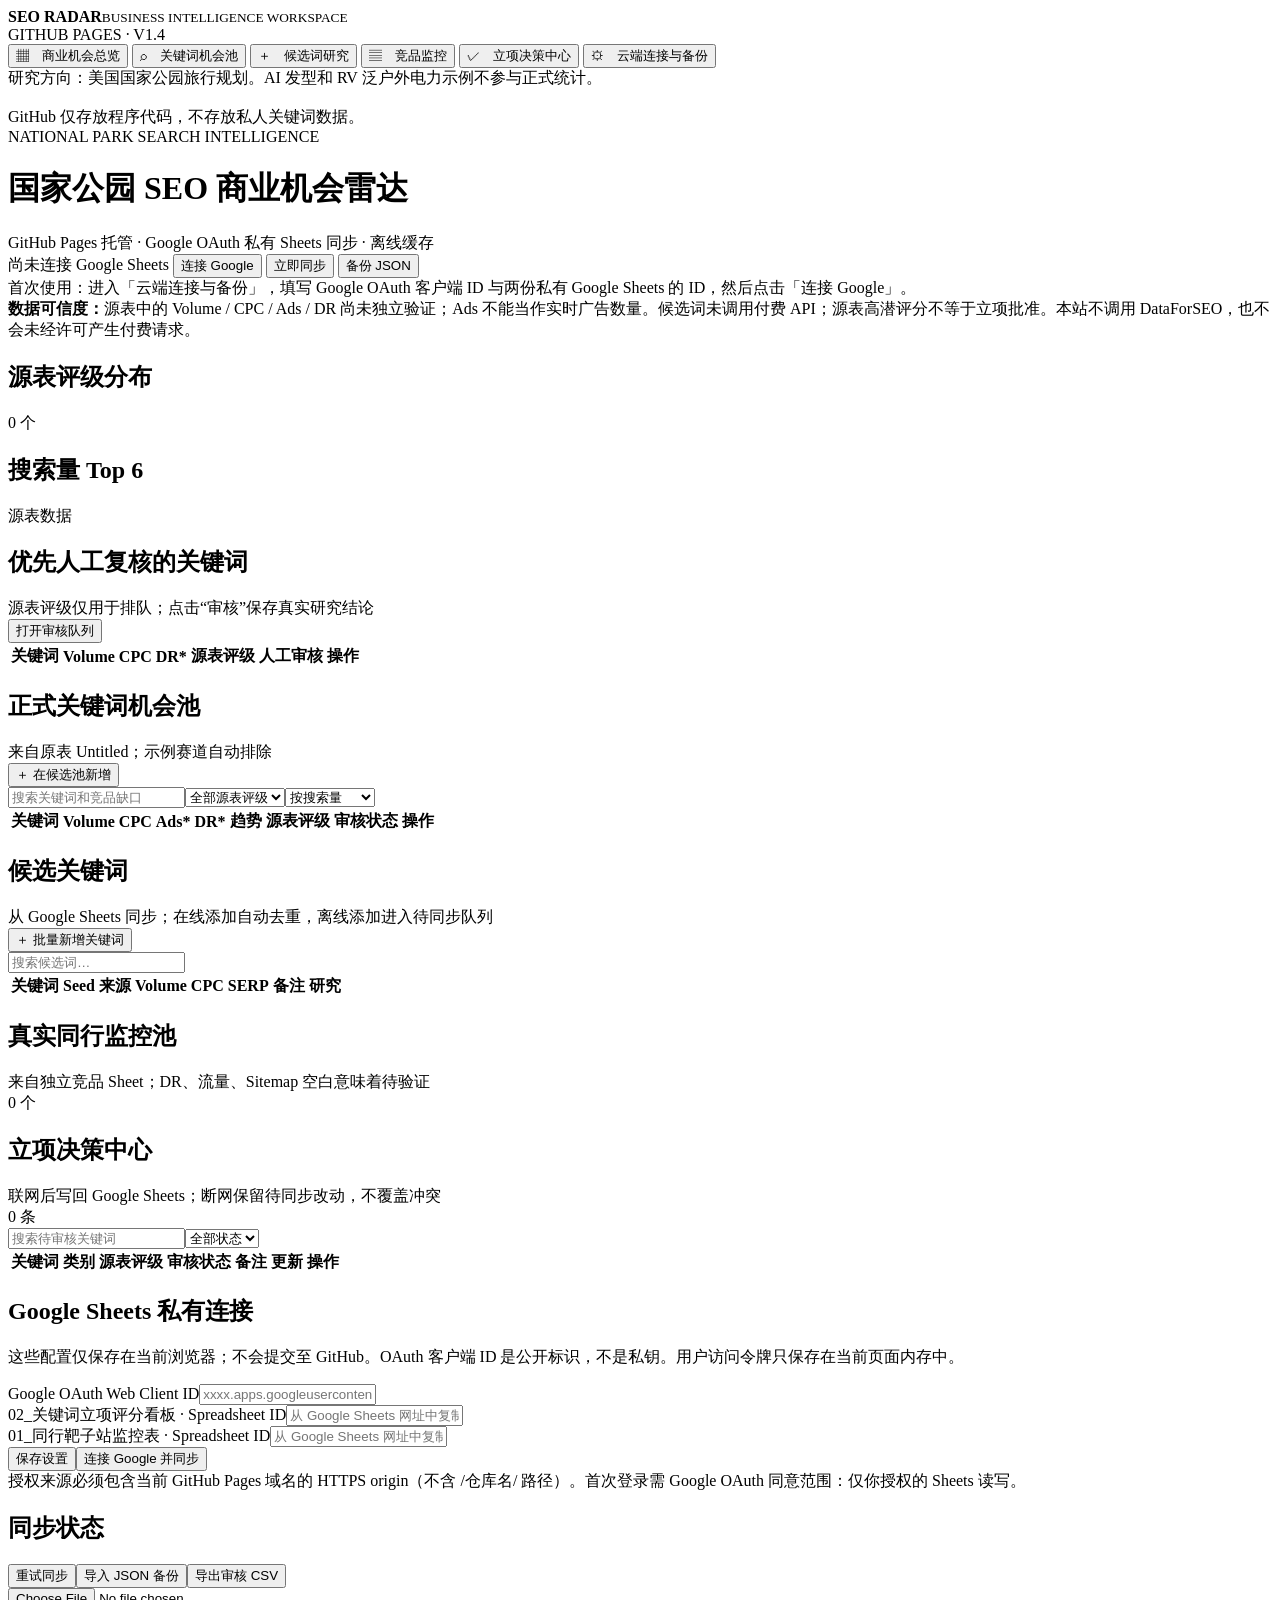
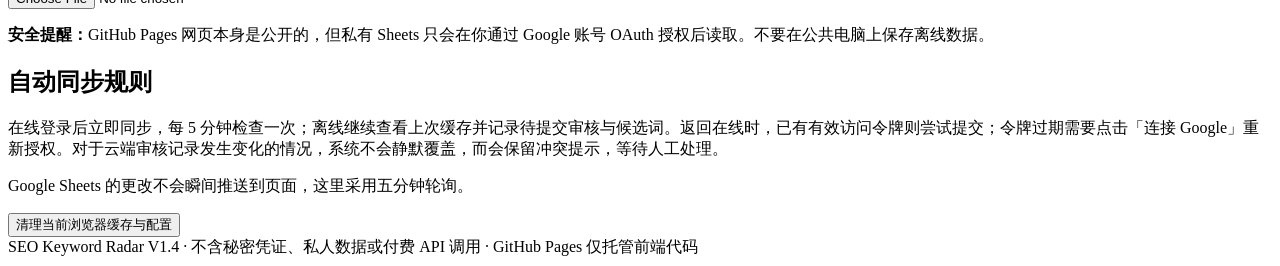
==== index.html @ 0c7adb9a "feat: add index.html to V1.4 Google Sheets dashboard" ====
<!doctype html>
<html lang="zh-CN">
<head>
  <meta charset="utf-8">
  <meta name="viewport" content="width=device-width, initial-scale=1">
  <meta name="referrer" content="strict-origin-when-cross-origin">
  <meta name="theme-color" content="#142642">
  <title>SEO Keyword Radar | 国家公园商业机会工作台</title>
  <link rel="stylesheet" href="./styles.css">
  <script src="https://accounts.google.com/gsi/client" async defer></script>
  <script src="./app.js" defer></script>
</head>
<body>
<div class="app">
  <aside class="side">
    <div class="brand"><strong>SEO RADAR</strong><small>BUSINESS INTELLIGENCE WORKSPACE</small><br><span class="offline-pill">GITHUB PAGES · V1.4</span></div>
    <nav class="nav" aria-label="主导航">
      <button class="active" data-view="overview">▦　商业机会总览</button>
      <button data-view="keywords">⌕　关键词机会池</button>
      <button data-view="candidates">＋　候选词研究</button>
      <button data-view="competitors">▤　竞品监控</button>
      <button data-view="reviews">✓　立项决策中心</button>
      <button data-view="settings">⚙　云端连接与备份</button>
    </nav>
    <div class="side-note">研究方向：美国国家公园旅行规划。AI 发型和 RV 泛户外电力示例不参与正式统计。<br><br>GitHub 仅存放程序代码，不存放私人关键词数据。</div>
  </aside>
  <main class="main">
    <header class="top">
      <div><div class="eyebrow">NATIONAL PARK SEARCH INTELLIGENCE</div><h1>国家公园 SEO 商业机会雷达</h1><div class="sub">GitHub Pages 托管 · Google OAuth 私有 Sheets 同步 · 离线缓存</div></div>
      <div class="top-actions">
        <span class="status waiting" id="status" role="status" aria-live="polite">尚未连接 Google Sheets</span>
        <button class="connect-btn" id="connectBtn">连接 Google</button>
        <button class="secondary" id="syncBtn">立即同步</button>
        <button class="secondary" id="backupBtn">备份 JSON</button>
      </div>
    </header>
    <div class="banner-info" id="infoBanner">首次使用：进入「云端连接与备份」，填写 Google OAuth 客户端 ID 与两份私有 Google Sheets 的 ID，然后点击「连接 Google」。</div>
    <div class="notice"><b>数据可信度：</b>源表中的 Volume / CPC / Ads / DR 尚未独立验证；Ads 不能当作实时广告数量。候选词未调用付费 API；源表高潜评分不等于立项批准。本站不调用 DataForSEO，也不会未经许可产生付费请求。</div>
    <div class="kpis" id="kpis"></div>

    <section class="view active" id="view-overview">
      <div class="grid2">
        <div class="panel"><div class="panel-head"><h2>源表评级分布</h2><span class="pill" id="ratingTotal">0 个</span></div><div class="barlist" id="ratingBars"></div></div>
        <div class="panel"><div class="panel-head"><h2>搜索量 Top 6</h2><span class="pill">源表数据</span></div><div class="barlist" id="topBars"></div></div>
      </div>
      <div class="panel"><div class="panel-head"><div><h2>优先人工复核的关键词</h2><div class="muted">源表评级仅用于排队；点击“审核”保存真实研究结论</div></div><button class="secondary" data-go="reviews">打开审核队列</button></div><div class="tablewrap"><table><thead><tr><th>关键词</th><th>Volume</th><th>CPC</th><th>DR*</th><th>源表评级</th><th>人工审核</th><th>操作</th></tr></thead><tbody id="priorityRows"></tbody></table></div></div>
    </section>

    <section class="view" id="view-keywords">
      <div class="panel"><div class="panel-head"><div><h2>正式关键词机会池</h2><div class="muted">来自原表 Untitled；示例赛道自动排除</div></div><button data-go="candidates">＋ 在候选池新增</button></div>
        <div class="toolbar"><input id="kwSearch" placeholder="搜索关键词和竞品缺口" aria-label="关键词搜索"><select id="kwRating"><option value="">全部源表评级</option><option value="high">高潜</option><option value="reject">放弃</option><option value="other">其他</option></select><select id="kwSort"><option value="volume">按搜索量</option><option value="cpc">按 CPC</option><option value="dr">按 DR 升序</option><option value="az">关键词 A–Z</option></select></div>
        <div class="tablewrap"><table><thead><tr><th>关键词</th><th>Volume</th><th>CPC</th><th>Ads*</th><th>DR*</th><th>趋势</th><th>源表评级</th><th>审核状态</th><th>操作</th></tr></thead><tbody id="keywordRows"></tbody></table></div>
      </div>
    </section>

    <section class="view" id="view-candidates">
      <div class="panel"><div class="panel-head"><div><h2>候选关键词</h2><div class="muted">从 Google Sheets 同步；在线添加自动去重，离线添加进入待同步队列</div></div><button id="addCandidateBtn">＋ 批量新增关键词</button></div><div class="toolbar"><input id="candidateSearch" placeholder="搜索候选词…" aria-label="候选词搜索"></div><div class="tablewrap"><table><thead><tr><th>关键词</th><th>Seed</th><th>来源</th><th>Volume</th><th>CPC</th><th>SERP</th><th>备注</th><th>研究</th></tr></thead><tbody id="candidateRows"></tbody></table></div></div>
    </section>

    <section class="view" id="view-competitors">
      <div class="panel"><div class="panel-head"><div><h2>真实同行监控池</h2><div class="muted">来自独立竞品 Sheet；DR、流量、Sitemap 空白意味着待验证</div></div><span class="pill" id="competitorTotal">0 个</span></div><div class="competitor-grid" id="competitorCards"></div></div>
    </section>

    <section class="view" id="view-reviews">
      <div class="panel"><div class="panel-head"><div><h2>立项决策中心</h2><div class="muted">联网后写回 Google Sheets；断网保留待同步改动，不覆盖冲突</div></div><span class="pill" id="reviewCount">0 条</span></div><div class="toolbar"><input id="reviewSearch" placeholder="搜索待审核关键词" aria-label="搜索审核关键词"><select id="reviewFilter"><option value="">全部状态</option><option>待验证</option><option>研究中</option><option>已核验</option><option>批准立项</option><option>补充资料</option><option>不立项</option></select></div><div class="tablewrap"><table><thead><tr><th>关键词</th><th>类别</th><th>源表评级</th><th>审核状态</th><th>备注</th><th>更新</th><th>操作</th></tr></thead><tbody id="reviewRows"></tbody></table></div></div>
    </section>

    <section class="view" id="view-settings">
      <div class="grid2">
        <div class="panel"><h2>Google Sheets 私有连接</h2><p class="head-hint">这些配置仅保存在当前浏览器；不会提交至 GitHub。OAuth 客户端 ID 是公开标识，不是私钥。用户访问令牌只保存在当前页面内存中。</p>
          <div class="settings-grid">
            <div class="field full"><label for="oauthClient">Google OAuth Web Client ID</label><input id="oauthClient" placeholder="xxxx.apps.googleusercontent.com" autocomplete="off"></div>
            <div class="field full"><label for="keywordSheet">02_关键词立项评分看板 · Spreadsheet ID</label><input id="keywordSheet" placeholder="从 Google Sheets 网址中复制 /d/ 后面的 ID" autocomplete="off"></div>
            <div class="field full"><label for="competitorSheet">01_同行靶子站监控表 · Spreadsheet ID</label><input id="competitorSheet" placeholder="从 Google Sheets 网址中复制 /d/ 后面的 ID" autocomplete="off"></div>
          </div>
          <div class="actions" style="justify-content:flex-start"><button id="saveSettingsBtn">保存设置</button><button class="secondary" id="connectSettingsBtn">连接 Google 并同步</button></div>
          <div class="status-note">授权来源必须包含当前 GitHub Pages 域名的 HTTPS origin（不含 /仓库名/ 路径）。首次登录需 Google OAuth 同意范围：仅你授权的 Sheets 读写。</div>
        </div>
        <div class="panel"><h2>同步状态</h2><div id="syncInfo" class="muted" style="margin-top:10px;line-height:1.9"></div><div class="actions" style="justify-content:flex-start;margin-top:12px"><button class="secondary" id="retryBtn">重试同步</button><button class="secondary" id="importBackupBtn">导入 JSON 备份</button><button class="secondary" id="exportReviewsBtn">导出审核 CSV</button></div><input class="hidden" type="file" id="backupFile" accept=".json,application/json"><p class="head-hint"><b>安全提醒：</b>GitHub Pages 网页本身是公开的，但私有 Sheets 只会在你通过 Google 账号 OAuth 授权后读取。不要在公共电脑上保存离线数据。</p></div>
      </div>
      <div class="panel"><h2>自动同步规则</h2><div class="head-hint">在线登录后立即同步，每 5 分钟检查一次；离线继续查看上次缓存并记录待提交审核与候选词。返回在线时，已有有效访问令牌则尝试提交；令牌过期需要点击「连接 Google」重新授权。对于云端审核记录发生变化的情况，系统不会静默覆盖，而会保留冲突提示，等待人工处理。</div><p class="warning-line">Google Sheets 的更改不会瞬间推送到页面，这里采用五分钟轮询。</p><button class="danger" id="clearCacheBtn">清理当前浏览器缓存与配置</button></div>
    </section>
    <div class="foot">SEO Keyword Radar V1.4 · 不含秘密凭证、私人数据或付费 API 调用 · GitHub Pages 仅托管前端代码</div>
  </main>
</div>

<dialog id="addCandidateDialog"><div class="modal-head"><h3>批量新增国家公园候选词</h3><button class="xbtn" data-close aria-label="关闭">×</button></div><div class="modal-body">
  <div class="field"><label for="newWords">英文关键词，每行一个（最多 100 个）</label><textarea id="newWords" rows="6" placeholder="national parks in january\nzion shuttle winter schedule"></textarea></div>
  <div class="field"><label for="newSeed">词根 Seed（可选）</label><input id="newSeed" placeholder="national park itinerary"></div>
  <div class="field"><label for="newUrl">来源 URL（可选）</label><input id="newUrl" placeholder="https://example.com/park-guide"></div>
  <div class="field"><label for="newNote">备注（可选）</label><textarea id="newNote" placeholder="需要核验的用户意图与竞争缺口"></textarea></div>
  <p class="mini">新增后立即保存在本地。联网且授权有效时提交 Google Sheets 候选池；不调用 DataForSEO。</p>
</div><div class="modal-foot"><button class="secondary" data-close>取消</button><button id="confirmAddBtn">保存并同步</button></div></dialog>

<dialog id="reviewDialog"><div class="modal-head"><h3>关键词审核</h3><button class="xbtn" data-close aria-label="关闭">×</button></div><div class="modal-body"><div id="reviewWord" style="font-weight:bold;font-size:15px"></div><div class="field"><label for="reviewState">人工审核状态</label><select id="reviewState"><option>待验证</option><option>研究中</option><option>已核验</option><option>批准立项</option><option>补充资料</option><option>不立项</option></select></div><div class="field"><label for="reviewNote">SERP、用户需求、商业变现路径、备注</label><textarea id="reviewNote"></textarea></div><div class="warning-line" id="reviewConflict" hidden></div><p class="mini">如发现云端记录被其他设备更新，将暂停覆盖并提示冲突。</p></div><div class="modal-foot"><button class="secondary" data-close>取消</button><button id="saveReviewBtn">保存审核</button></div></dialog>

<div id="toast" class="toast" role="status" aria-live="polite"></div>
</body>
</html>
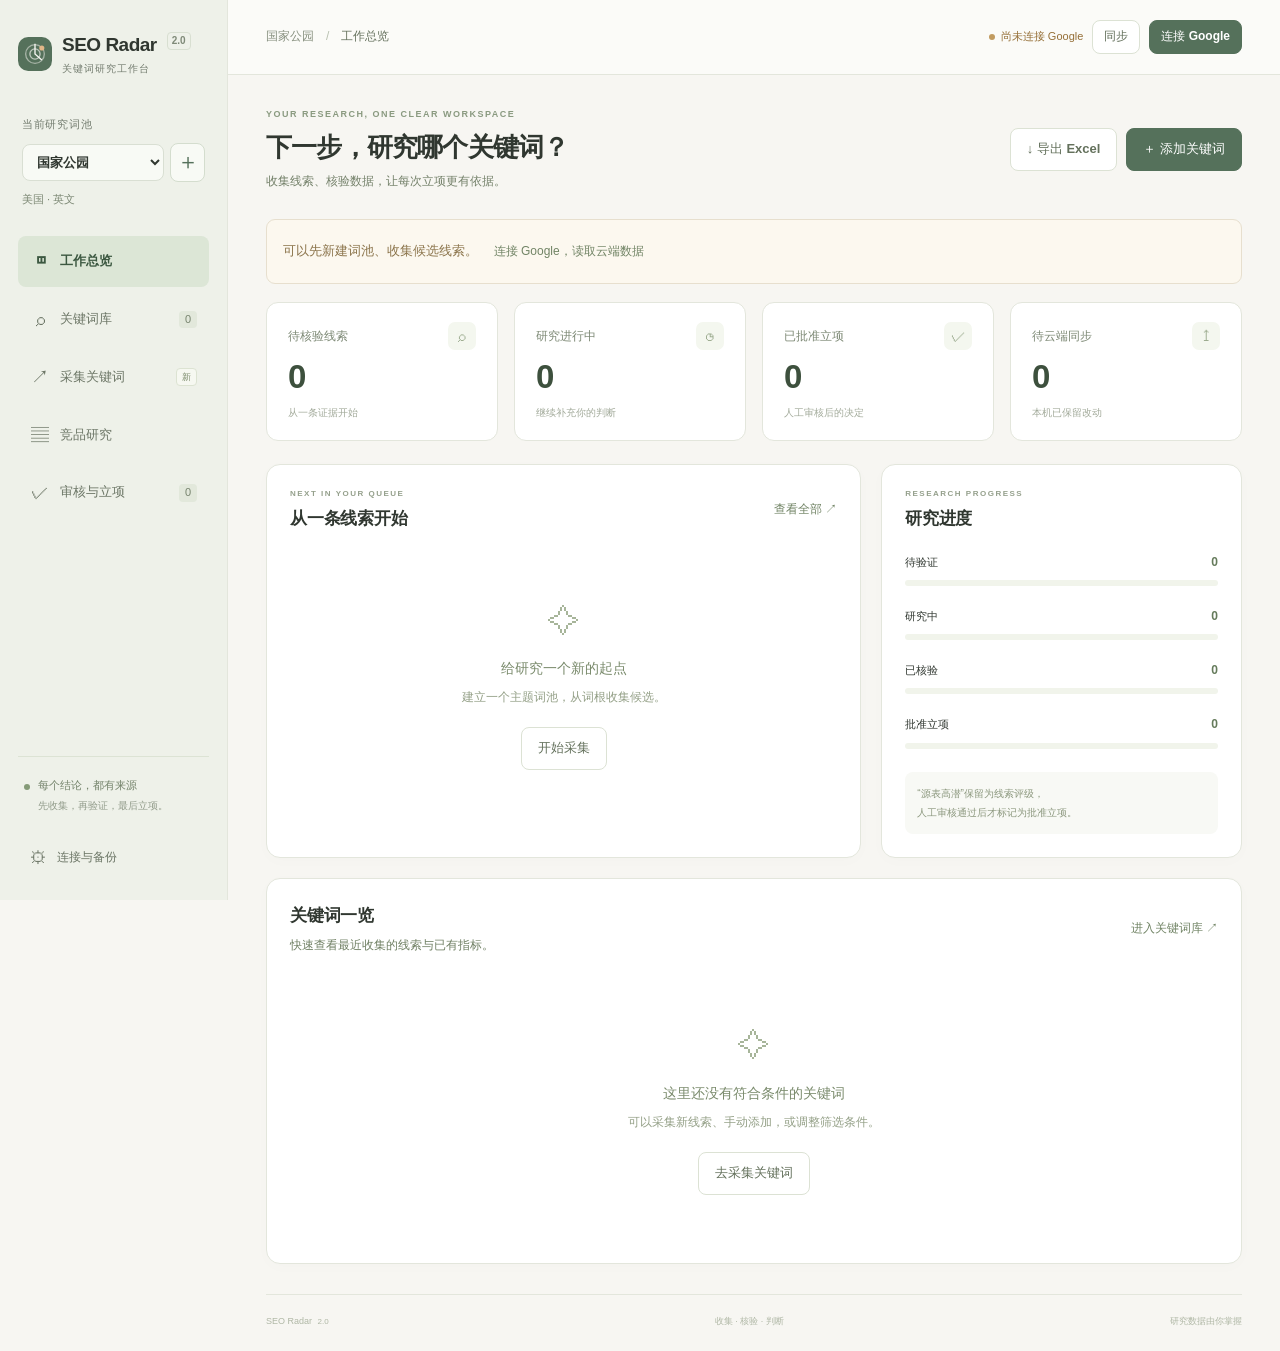
==== commit 617593e2: "feat: merge keyword collection, isolated pools, Excel exports and sage workspace" ====
--- a/index.html
+++ b/index.html
@@ -1,99 +1,26 @@
-<!doctype html>
-<html lang="zh-CN">
-<head>
-  <meta charset="utf-8">
-  <meta name="viewport" content="width=device-width, initial-scale=1">
-  <meta name="referrer" content="strict-origin-when-cross-origin">
-  <meta name="theme-color" content="#142642">
-  <title>SEO Keyword Radar | 国家公园商业机会工作台</title>
-  <link rel="stylesheet" href="./styles.css">
-  <script src="https://accounts.google.com/gsi/client" async defer></script>
-  <script src="./app.js" defer></script>
-</head>
-<body>
-<div class="app">
-  <aside class="side">
-    <div class="brand"><strong>SEO RADAR</strong><small>BUSINESS INTELLIGENCE WORKSPACE</small><br><span class="offline-pill">GITHUB PAGES · V1.4</span></div>
-    <nav class="nav" aria-label="主导航">
-      <button class="active" data-view="overview">▦　商业机会总览</button>
-      <button data-view="keywords">⌕　关键词机会池</button>
-      <button data-view="candidates">＋　候选词研究</button>
-      <button data-view="competitors">▤　竞品监控</button>
-      <button data-view="reviews">✓　立项决策中心</button>
-      <button data-view="settings">⚙　云端连接与备份</button>
-    </nav>
-    <div class="side-note">研究方向：美国国家公园旅行规划。AI 发型和 RV 泛户外电力示例不参与正式统计。<br><br>GitHub 仅存放程序代码，不存放私人关键词数据。</div>
-  </aside>
-  <main class="main">
-    <header class="top">
-      <div><div class="eyebrow">NATIONAL PARK SEARCH INTELLIGENCE</div><h1>国家公园 SEO 商业机会雷达</h1><div class="sub">GitHub Pages 托管 · Google OAuth 私有 Sheets 同步 · 离线缓存</div></div>
-      <div class="top-actions">
-        <span class="status waiting" id="status" role="status" aria-live="polite">尚未连接 Google Sheets</span>
-        <button class="connect-btn" id="connectBtn">连接 Google</button>
-        <button class="secondary" id="syncBtn">立即同步</button>
-        <button class="secondary" id="backupBtn">备份 JSON</button>
-      </div>
-    </header>
-    <div class="banner-info" id="infoBanner">首次使用：进入「云端连接与备份」，填写 Google OAuth 客户端 ID 与两份私有 Google Sheets 的 ID，然后点击「连接 Google」。</div>
-    <div class="notice"><b>数据可信度：</b>源表中的 Volume / CPC / Ads / DR 尚未独立验证；Ads 不能当作实时广告数量。候选词未调用付费 API；源表高潜评分不等于立项批准。本站不调用 DataForSEO，也不会未经许可产生付费请求。</div>
-    <div class="kpis" id="kpis"></div>
-
-    <section class="view active" id="view-overview">
-      <div class="grid2">
-        <div class="panel"><div class="panel-head"><h2>源表评级分布</h2><span class="pill" id="ratingTotal">0 个</span></div><div class="barlist" id="ratingBars"></div></div>
-        <div class="panel"><div class="panel-head"><h2>搜索量 Top 6</h2><span class="pill">源表数据</span></div><div class="barlist" id="topBars"></div></div>
-      </div>
-      <div class="panel"><div class="panel-head"><div><h2>优先人工复核的关键词</h2><div class="muted">源表评级仅用于排队；点击“审核”保存真实研究结论</div></div><button class="secondary" data-go="reviews">打开审核队列</button></div><div class="tablewrap"><table><thead><tr><th>关键词</th><th>Volume</th><th>CPC</th><th>DR*</th><th>源表评级</th><th>人工审核</th><th>操作</th></tr></thead><tbody id="priorityRows"></tbody></table></div></div>
-    </section>
-
-    <section class="view" id="view-keywords">
-      <div class="panel"><div class="panel-head"><div><h2>正式关键词机会池</h2><div class="muted">来自原表 Untitled；示例赛道自动排除</div></div><button data-go="candidates">＋ 在候选池新增</button></div>
-        <div class="toolbar"><input id="kwSearch" placeholder="搜索关键词和竞品缺口" aria-label="关键词搜索"><select id="kwRating"><option value="">全部源表评级</option><option value="high">高潜</option><option value="reject">放弃</option><option value="other">其他</option></select><select id="kwSort"><option value="volume">按搜索量</option><option value="cpc">按 CPC</option><option value="dr">按 DR 升序</option><option value="az">关键词 A–Z</option></select></div>
-        <div class="tablewrap"><table><thead><tr><th>关键词</th><th>Volume</th><th>CPC</th><th>Ads*</th><th>DR*</th><th>趋势</th><th>源表评级</th><th>审核状态</th><th>操作</th></tr></thead><tbody id="keywordRows"></tbody></table></div>
-      </div>
-    </section>
-
-    <section class="view" id="view-candidates">
-      <div class="panel"><div class="panel-head"><div><h2>候选关键词</h2><div class="muted">从 Google Sheets 同步；在线添加自动去重，离线添加进入待同步队列</div></div><button id="addCandidateBtn">＋ 批量新增关键词</button></div><div class="toolbar"><input id="candidateSearch" placeholder="搜索候选词…" aria-label="候选词搜索"></div><div class="tablewrap"><table><thead><tr><th>关键词</th><th>Seed</th><th>来源</th><th>Volume</th><th>CPC</th><th>SERP</th><th>备注</th><th>研究</th></tr></thead><tbody id="candidateRows"></tbody></table></div></div>
-    </section>
-
-    <section class="view" id="view-competitors">
-      <div class="panel"><div class="panel-head"><div><h2>真实同行监控池</h2><div class="muted">来自独立竞品 Sheet；DR、流量、Sitemap 空白意味着待验证</div></div><span class="pill" id="competitorTotal">0 个</span></div><div class="competitor-grid" id="competitorCards"></div></div>
-    </section>
-
-    <section class="view" id="view-reviews">
-      <div class="panel"><div class="panel-head"><div><h2>立项决策中心</h2><div class="muted">联网后写回 Google Sheets；断网保留待同步改动，不覆盖冲突</div></div><span class="pill" id="reviewCount">0 条</span></div><div class="toolbar"><input id="reviewSearch" placeholder="搜索待审核关键词" aria-label="搜索审核关键词"><select id="reviewFilter"><option value="">全部状态</option><option>待验证</option><option>研究中</option><option>已核验</option><option>批准立项</option><option>补充资料</option><option>不立项</option></select></div><div class="tablewrap"><table><thead><tr><th>关键词</th><th>类别</th><th>源表评级</th><th>审核状态</th><th>备注</th><th>更新</th><th>操作</th></tr></thead><tbody id="reviewRows"></tbody></table></div></div>
-    </section>
-
-    <section class="view" id="view-settings">
-      <div class="grid2">
-        <div class="panel"><h2>Google Sheets 私有连接</h2><p class="head-hint">这些配置仅保存在当前浏览器；不会提交至 GitHub。OAuth 客户端 ID 是公开标识，不是私钥。用户访问令牌只保存在当前页面内存中。</p>
-          <div class="settings-grid">
-            <div class="field full"><label for="oauthClient">Google OAuth Web Client ID</label><input id="oauthClient" placeholder="xxxx.apps.googleusercontent.com" autocomplete="off"></div>
-            <div class="field full"><label for="keywordSheet">02_关键词立项评分看板 · Spreadsheet ID</label><input id="keywordSheet" placeholder="从 Google Sheets 网址中复制 /d/ 后面的 ID" autocomplete="off"></div>
-            <div class="field full"><label for="competitorSheet">01_同行靶子站监控表 · Spreadsheet ID</label><input id="competitorSheet" placeholder="从 Google Sheets 网址中复制 /d/ 后面的 ID" autocomplete="off"></div>
-          </div>
-          <div class="actions" style="justify-content:flex-start"><button id="saveSettingsBtn">保存设置</button><button class="secondary" id="connectSettingsBtn">连接 Google 并同步</button></div>
-          <div class="status-note">授权来源必须包含当前 GitHub Pages 域名的 HTTPS origin（不含 /仓库名/ 路径）。首次登录需 Google OAuth 同意范围：仅你授权的 Sheets 读写。</div>
-        </div>
-        <div class="panel"><h2>同步状态</h2><div id="syncInfo" class="muted" style="margin-top:10px;line-height:1.9"></div><div class="actions" style="justify-content:flex-start;margin-top:12px"><button class="secondary" id="retryBtn">重试同步</button><button class="secondary" id="importBackupBtn">导入 JSON 备份</button><button class="secondary" id="exportReviewsBtn">导出审核 CSV</button></div><input class="hidden" type="file" id="backupFile" accept=".json,application/json"><p class="head-hint"><b>安全提醒：</b>GitHub Pages 网页本身是公开的，但私有 Sheets 只会在你通过 Google 账号 OAuth 授权后读取。不要在公共电脑上保存离线数据。</p></div>
-      </div>
-      <div class="panel"><h2>自动同步规则</h2><div class="head-hint">在线登录后立即同步，每 5 分钟检查一次；离线继续查看上次缓存并记录待提交审核与候选词。返回在线时，已有有效访问令牌则尝试提交；令牌过期需要点击「连接 Google」重新授权。对于云端审核记录发生变化的情况，系统不会静默覆盖，而会保留冲突提示，等待人工处理。</div><p class="warning-line">Google Sheets 的更改不会瞬间推送到页面，这里采用五分钟轮询。</p><button class="danger" id="clearCacheBtn">清理当前浏览器缓存与配置</button></div>
-    </section>
-    <div class="foot">SEO Keyword Radar V1.4 · 不含秘密凭证、私人数据或付费 API 调用 · GitHub Pages 仅托管前端代码</div>
-  </main>
-</div>
-
-<dialog id="addCandidateDialog"><div class="modal-head"><h3>批量新增国家公园候选词</h3><button class="xbtn" data-close aria-label="关闭">×</button></div><div class="modal-body">
-  <div class="field"><label for="newWords">英文关键词，每行一个（最多 100 个）</label><textarea id="newWords" rows="6" placeholder="national parks in january\nzion shuttle winter schedule"></textarea></div>
-  <div class="field"><label for="newSeed">词根 Seed（可选）</label><input id="newSeed" placeholder="national park itinerary"></div>
-  <div class="field"><label for="newUrl">来源 URL（可选）</label><input id="newUrl" placeholder="https://example.com/park-guide"></div>
-  <div class="field"><label for="newNote">备注（可选）</label><textarea id="newNote" placeholder="需要核验的用户意图与竞争缺口"></textarea></div>
-  <p class="mini">新增后立即保存在本地。联网且授权有效时提交 Google Sheets 候选池；不调用 DataForSEO。</p>
-</div><div class="modal-foot"><button class="secondary" data-close>取消</button><button id="confirmAddBtn">保存并同步</button></div></dialog>
-
-<dialog id="reviewDialog"><div class="modal-head"><h3>关键词审核</h3><button class="xbtn" data-close aria-label="关闭">×</button></div><div class="modal-body"><div id="reviewWord" style="font-weight:bold;font-size:15px"></div><div class="field"><label for="reviewState">人工审核状态</label><select id="reviewState"><option>待验证</option><option>研究中</option><option>已核验</option><option>批准立项</option><option>补充资料</option><option>不立项</option></select></div><div class="field"><label for="reviewNote">SERP、用户需求、商业变现路径、备注</label><textarea id="reviewNote"></textarea></div><div class="warning-line" id="reviewConflict" hidden></div><p class="mini">如发现云端记录被其他设备更新，将暂停覆盖并提示冲突。</p></div><div class="modal-foot"><button class="secondary" data-close>取消</button><button id="saveReviewBtn">保存审核</button></div></dialog>
-
-<div id="toast" class="toast" role="status" aria-live="polite"></div>
-</body>
-</html>+<!doctype html><html lang="zh-CN"><head>
+<meta charset="utf-8"><meta name="viewport" content="width=device-width, initial-scale=1"><meta name="referrer" content="strict-origin-when-cross-origin"><meta name="theme-color" content="#55715b"><title>SEO Radar · 关键词研究工作台</title>
+<link rel="icon" href="./radar.svg" type="image/svg+xml"><link rel="stylesheet" href="./styles.css?v=2">
+<script src="https://accounts.google.com/gsi/client" async defer></script><script src="./radar-core.js?v=2" defer></script><script src="./radar-sheets.js?v=2" defer></script><script src="./xlsx-export.js?v=2" defer></script><script src="./app.js?v=2" defer></script>
+</head><body><a class="skip" href="#content">跳转到内容</a><div class="app">
+<aside class="sidebar" id="sidebar">
+<a class="brand" href="#overview" aria-label="SEO Radar 工作总览"><img src="./radar.svg" alt="" width="34" height="34"><span>SEO Radar<small>关键词研究工作台</small></span><span class="version">2.0</span></a>
+<div class="pool-picker"><label for="poolSelect">当前研究词池</label><div class="pool-select-row"><select id="poolSelect" aria-label="切换词池"></select><button class="icon-button" id="newPoolBtn" aria-label="新建词池" title="新建词池">＋</button></div><span id="poolMeta" class="pool-meta">美国 · 英文</span></div>
+<button class="mobile-toggle" id="menuBtn" aria-expanded="false" aria-controls="mainNav">浏览工作区 <span>☰</span></button>
+<nav class="nav" id="mainNav" aria-label="工作区导航"><button data-view="overview" class="active"><span class="nav-icon">◫</span>工作总览</button><button data-view="keywords"><span class="nav-icon">⌕</span>关键词库<span class="nav-count" id="keywordCount">0</span></button><button data-view="capture"><span class="nav-icon">↗</span>采集关键词<span class="new-pill">新</span></button><button data-view="competitors"><span class="nav-icon">▤</span>竞品研究</button><button data-view="reviews"><span class="nav-icon">✓</span>审核与立项<span class="nav-count" id="todoNav">0</span></button><button class="mobile-only" data-view="settings"><span class="nav-icon">⚙</span>连接与备份</button></nav>
+<div class="sidebar-bottom"><div class="research-note"><span class="tiny-dot"></span><div>每个结论，都有来源<small>先收集，再验证，最后立项。</small></div></div><button class="settings-nav" data-view="settings"><span>⚙</span>连接与备份</button></div>
+</aside><div class="workspace"><header class="topbar"><div class="breadcrumb"><span id="breadcrumbPool">国家公园</span><span class="slash">/</span><strong id="breadcrumbView">工作总览</strong></div><div class="topbar-actions"><span id="status" class="connection waiting" role="status" aria-live="polite">尚未连接</span><button class="button small secondary" id="syncBtn">同步</button><button class="button small" id="connectBtn">连接 Google</button></div></header>
+<main id="content" tabindex="-1"><div class="page-heading"><div><div class="eyebrow" id="pageEyebrow">YOUR RESEARCH, ONE CLEAR WORKSPACE</div><h1 id="pageTitle">下一步，研究哪个关键词？</h1><p id="pageSubtitle">收集线索、核验数据，让每次立项更有依据。</p></div><div class="page-actions"><button class="button secondary" id="exportBtn">↓ 导出 Excel</button><button class="button" id="addBtn">＋ 添加关键词</button></div></div>
+<div id="connectionBanner" class="message" hidden></div><div id="errorBanner" class="message error" role="alert" hidden></div>
+<section id="view-overview" class="view active" aria-label="工作总览"><div class="kpis" id="kpis"></div><div class="overview-grid"><div class="panel queue-panel"><div class="panel-heading"><div><div class="section-kicker">NEXT IN YOUR QUEUE</div><h2>从一条线索开始</h2></div><button class="text-button" data-go="reviews">查看全部 ↗</button></div><div id="nextQueue"></div></div><div class="panel progress-panel"><div class="section-kicker">RESEARCH PROGRESS</div><h2>研究进度</h2><div id="progressBars"></div><div class="soft-note">“源表高潜”保留为线索评级，<br>人工审核通过后才标记为批准立项。</div></div></div><div class="panel"><div class="panel-heading"><div><h2>关键词一览</h2><p class="helper">快速查看最近收集的线索与已有指标。</p></div><button class="text-button" data-go="keywords">进入关键词库 ↗</button></div><div id="overviewTable"></div></div></section>
+<section id="view-keywords" class="view" aria-label="关键词库"><div class="panel"><div class="panel-heading wrap"><div class="segmented" id="keywordTabs" aria-label="关键词分类"><button class="active" data-kind="all">全部 <span id="allTotal">0</span></button><button data-kind="candidate">候选词 <span id="candidateTotal">0</span></button><button data-kind="official">正式词 <span id="officialTotal">0</span></button></div><a id="sourceSheetLink" class="text-link" target="_blank" rel="noopener noreferrer" hidden>打开源表 ↗</a></div><div class="toolbar"><label class="search"><span aria-hidden="true">⌕</span><input id="keywordSearch" placeholder="搜索关键词、词根或备注" aria-label="搜索关键词"></label><select id="keywordState" aria-label="筛选审核状态"><option value="">全部审核状态</option></select><select id="keywordSort" aria-label="排序"><option value="recent">最近收集</option><option value="volume">搜索量从高到低</option><option value="cpc">CPC 从高到低</option><option value="az">关键词 A–Z</option></select></div><div id="keywordTable"></div><div class="table-footer"><span id="resultCount"></span><span>缺失指标显示“—”；待核验的源表值附有标识。</span></div></div></section>
+<section id="view-capture" class="view" aria-label="采集关键词"><div class="capture-layout"><div class="panel capture-form"><div class="section-kicker">DISCOVER YOUR NEXT IDEA</div><h2>输入词根，寻找更多线索</h2><p class="helper">采集 Google 联想建议；搜索量与 CPC 需另行查询或补充。</p><label class="field-label" for="captureSeeds">研究词根 <span>每行一个，最多 5 个</span></label><textarea id="captureSeeds" rows="4" placeholder="power bank&#10;portable charger&#10;laptop power bank"></textarea><div class="label-row"><label class="field-label" for="captureMods">扩展词缀</label><select id="modifierPreset" aria-label="选择词缀预设"><option value="product">产品研究</option><option value="travel">旅行主题</option><option value="letters">字母扩展</option><option value="custom">自定义</option></select></div><textarea id="captureMods" rows="3" placeholder="for travel, for laptop, usb c, review"></textarea><p class="field-help">用逗号或换行分隔，系统也会查询词根本身。每次最多 60 个查询。</p><div class="capture-destination" id="captureDestination"></div><div class="button-row"><button class="button" id="captureBtn">开始采集 ↗</button><button class="button secondary" id="cancelCaptureBtn" hidden>停止采集</button></div></div><div class="panel capture-results"><div class="panel-heading wrap"><div><h2>本次采集结果 <span class="count-pill" id="captureCount">0</span></h2><p class="helper" id="captureSummary">结果会先出现在这里，选中后再保存到候选池。</p></div><button class="button secondary small" id="exportCaptureBtn" disabled>导出本次结果</button></div><div class="capture-progress" id="captureProgress" hidden><progress id="captureProgressBar" max="1" value="0"></progress><span id="captureProgressText" role="status" aria-live="polite"></span></div><div class="capture-status" id="captureStatus" role="status" hidden></div><div class="capture-selection" id="captureSelection" hidden><label><input type="checkbox" id="captureSelectAll" checked> 全选新词</label><button class="button small" id="saveCaptureBtn">保存所选到候选池</button></div><div id="captureTable"><div class="empty-state"><div class="empty-icon">✧</div><h3>下一条好线索，从这里发现</h3><p>填写左侧词根，点击“开始采集”。</p></div></div></div></div></section>
+<section id="view-competitors" class="view" aria-label="竞品研究"><div class="panel"><div class="panel-heading"><div><h2>同行与参考页面</h2><p class="helper">记录实际页面、可验证的特点与研究备注。</p></div><button class="button secondary small" id="addRivalBtn">＋ 添加竞品</button></div><div id="competitorCards" class="competitor-grid"></div></div></section>
+<section id="view-reviews" class="view" aria-label="审核与立项"><div class="panel"><div class="panel-heading"><div><h2>把线索变成清楚的判断</h2><p class="helper">审核状态独立保存到当前词池；保存后可继续下一条。</p></div><span class="count-pill" id="reviewCount">0</span></div><div class="toolbar"><label class="search"><span aria-hidden="true">⌕</span><input id="reviewSearch" placeholder="搜索待审核关键词" aria-label="搜索待审核关键词"></label><select id="reviewFilter" aria-label="筛选审核队列"><option value="open">待处理</option><option value="">全部状态</option></select></div><div id="reviewTable"></div><div id="conflictList"></div></div></section>
+<section id="view-settings" class="view" aria-label="连接与备份"><div class="settings-layout"><form class="panel" id="settingsForm"><div class="section-kicker">YOUR PRIVATE WORKSPACE</div><h2>Google Sheets 连接</h2><p class="helper">连接已有表格。配置保存在当前浏览器，访问令牌只保存在本次页面内存。</p><label class="field-label" for="oauthClient">Google OAuth Web Client ID</label><input id="oauthClient" placeholder="xxxx.apps.googleusercontent.com" autocomplete="off" required><label class="field-label" for="keywordSheet">关键词表 Spreadsheet ID</label><input id="keywordSheet" placeholder="Google Sheets 网址 /d/ 后的 ID" autocomplete="off" required><label class="field-label" for="competitorSheet">国家公园竞品表 Spreadsheet ID</label><input id="competitorSheet" placeholder="已有独立竞品表的 ID" autocomplete="off" required><p class="field-help">新增词池的关键词、竞品、审核记录会各自建立在关键词表内。</p><div class="button-row"><button type="submit" class="button secondary">保存设置</button><button type="button" class="button" id="connectSettingsBtn">连接 Google 并同步</button></div><details class="help-details"><summary>首次配置说明</summary><p>OAuth 类型为 Web application；授权 JavaScript 来源填写当前网站的 HTTPS 域名，不带路径。在同一项目启用 Google Sheets API，并将自己的账号加入测试用户。</p><p>使用能编辑两份表格的 Google 账号。既有 V1.4 连接配置和本地待同步记录会自动沿用。</p></details></form><div><div class="panel"><h2>同步状态</h2><div id="syncInfo" class="sync-info"></div><button class="button secondary small" id="retryBtn">重新同步当前词池</button></div><div class="panel"><h2>备份与恢复</h2><p class="helper">Excel 用于查看、筛选和分享；JSON 保留本浏览器所有词池与待同步记录。</p><div class="backup-buttons"><button class="button secondary" id="backupBtn">导出 JSON 备份</button><button class="button secondary" id="importBackupBtn">恢复 JSON 备份</button></div><input type="file" id="backupFile" accept=".json,application/json" hidden><p class="field-help">备份包含研究数据，不包含 Google 访问令牌。</p></div><details class="panel help-details"><summary>数据来源与指标说明</summary><p>Google 联想结果是候选线索，不代表搜索量已经验证。当前版本不调用 DataForSEO 或其他付费关键词接口。</p><p>现有源表指标保留原值并标记待核验；新增词的未知数值保持空白。CPC 是广告点击成本，不能当作联盟佣金。</p><p>页面在线且授权有效时每 5 分钟读取当前词池。重新打开页面或授权过期后，需要重新连接 Google。</p></details></div></div></section>
+<footer class="footer"><span>SEO Radar <b>2.0</b></span><span>收集 · 核验 · 判断</span><span id="lastSyncFooter">研究数据由你掌握</span></footer></main></div></div>
+<dialog id="poolDialog"><form id="poolForm"><div class="dialog-heading"><div><div class="section-kicker">A NEW DIRECTION</div><h2>新建研究词池</h2></div><button type="button" class="close-button" data-close aria-label="关闭">×</button></div><div class="dialog-content"><label class="field-label" for="poolName">词池名称</label><input id="poolName" maxlength="50" placeholder="例如：Power Bank — US" required><div class="two-fields"><div><label class="field-label" for="poolCountry">目标国家</label><select id="poolCountry"><option value="US">美国 US</option><option value="GB">英国 GB</option><option value="CA">加拿大 CA</option><option value="AU">澳大利亚 AU</option><option value="DE">德国 DE</option><option value="FR">法国 FR</option><option value="ES">西班牙 ES</option><option value="SG">新加坡 SG</option></select></div><div><label class="field-label" for="poolLanguage">研究语言</label><select id="poolLanguage"><option value="en">英文</option><option value="de">德文</option><option value="fr">法文</option><option value="es">西班牙文</option><option value="zh-CN">中文</option></select></div></div><p class="field-help">词池相互独立。Google 连接后会为新词池创建关键词、竞品和审核工作表；未连接时先保存在本机。</p></div><div class="dialog-footer"><button type="button" class="button secondary" data-close>取消</button><button class="button" type="submit">创建词池</button></div></form></dialog>
+<dialog id="addDialog"><form id="addForm"><div class="dialog-heading"><h2>添加候选关键词</h2><button type="button" class="close-button" data-close aria-label="关闭">×</button></div><div class="dialog-content"><div class="soft-note" id="manualDestination"></div><label class="field-label" for="newWords">关键词 <span>每行一个，最多 100 个</span></label><textarea id="newWords" rows="6" placeholder="power bank for travel&#10;laptop power bank" required></textarea><label class="field-label" for="newSeed">词根（可选）</label><input id="newSeed" placeholder="power bank"><label class="field-label" for="newUrl">来源网址（可选）</label><input id="newUrl" type="url" placeholder="https://example.com/page"><label class="field-label" for="newNote">研究备注（可选）</label><textarea id="newNote" rows="3" placeholder="记录为什么值得研究，以及还需要核验什么。"></textarea></div><div class="dialog-footer"><button type="button" class="button secondary" data-close>取消</button><button class="button" type="submit">保存到候选池</button></div></form></dialog>
+<dialog id="reviewDialog" class="review-drawer"><form id="reviewForm"><div class="dialog-heading"><div><div class="section-kicker" id="reviewPoolLabel">KEYWORD RESEARCH</div><h2 id="reviewWord"></h2></div><button type="button" class="close-button" data-close aria-label="关闭">×</button></div><div class="dialog-content"><div id="reviewContext"></div><div class="message error" id="reviewConflict" hidden></div><label class="field-label" for="reviewState">研究状态</label><select id="reviewState"></select><label class="field-label" for="reviewNote">证据与判断</label><textarea id="reviewNote" rows="7" placeholder="记录搜索意图、实际竞品、差异化机会与变现依据。"></textarea><p class="field-help" id="reviewSaveHint"></p></div><div class="dialog-footer"><button type="submit" class="button secondary">保存并关闭</button><button type="button" class="button" id="saveNextBtn">保存，继续下一条 →</button></div></form></dialog>
+<dialog id="rivalDialog"><form id="rivalForm"><div class="dialog-heading"><h2>添加参考竞品</h2><button type="button" class="close-button" data-close aria-label="关闭">×</button></div><div class="dialog-content"><label class="field-label" for="rivalName">名称</label><input id="rivalName" required maxlength="100" placeholder="网站或品牌名称"><label class="field-label" for="rivalUrl">已查看的页面网址</label><input id="rivalUrl" type="url" required placeholder="https://example.com/review"><label class="field-label" for="rivalFeatures">页面特点与研究备注</label><textarea id="rivalFeatures" rows="4" placeholder="只记录实际看到的功能、内容和不足。"></textarea></div><div class="dialog-footer"><button type="button" class="button secondary" data-close>取消</button><button class="button" type="submit">保存竞品</button></div></form></dialog>
+<div id="toast" class="toast" role="status" aria-live="polite" hidden></div></body></html>
--- a/styles.css
+++ b/styles.css
@@ -0,0 +1,12 @@
+:root{--bg:#f7f6f2;--sidebar:#eef1e9;--ink:#303730;--muted:#747d70;--green:#55715b;--green-dark:#3f5945;--line:#e3e6dc;--amber:#956f37;--red:#a45048}*{box-sizing:border-box}body{margin:0;background:var(--bg);color:var(--ink);font:14px/1.6 -apple-system,BlinkMacSystemFont,"Segoe UI","PingFang SC","Microsoft YaHei",Arial,sans-serif}button,input,textarea,select{font:inherit}button{cursor:pointer;transition:background .15s}button:disabled{opacity:.5;cursor:not-allowed}button:focus-visible,a:focus-visible,input:focus-visible,select:focus-visible,textarea:focus-visible,summary:focus-visible{outline:3px solid #a5bca1;outline-offset:3px}a{color:var(--green-dark);text-decoration:none}a:hover{text-decoration:underline}h1,h2,h3,p{margin:0}h2{font-size:17px;font-weight:650;letter-spacing:-.25px}h3{font-size:15px}select,input,textarea{max-width:100%;color:var(--ink);border:1px solid #d9dfd3;border-radius:8px;background:#fff;padding:10px 12px}textarea{width:100%;resize:vertical;line-height:1.8}input{min-width:0}select{cursor:pointer}input[type=checkbox]{accent-color:var(--green);width:17px;height:17px;cursor:pointer}::placeholder{color:#9aa094}[hidden]{display:none!important}.skip{position:fixed;top:-80px;left:20px;z-index:100;background:var(--green);color:#fff;padding:10px 18px}.skip:focus{top:10px}
+.app{display:grid;grid-template-columns:228px minmax(0,1fr);min-height:100vh}.sidebar{position:sticky;top:0;height:100dvh;background:var(--sidebar);border-right:1px solid var(--line);padding:30px 18px 18px;display:flex;flex-direction:column}.brand{display:flex;gap:10px;align-items:center;color:var(--ink);font-size:19px;font-weight:720;letter-spacing:-.5px;white-space:nowrap}.brand:hover{text-decoration:none}.brand small{display:block;font-size:10px;letter-spacing:1px;font-weight:500;color:var(--muted);margin-top:1px}.version{align-self:flex-start;margin-top:2px;color:#7f8a78;font-size:10px;font-weight:600;border:1px solid #d8dfd1;border-radius:4px;padding:0 4px;letter-spacing:0}.pool-picker{margin-top:35px;padding:0 4px}.pool-picker>label{font-size:11px;color:var(--muted);letter-spacing:.7px}.pool-select-row{display:flex;align-items:center;gap:6px;margin:8px 0 5px}.pool-select-row select{min-width:0;flex:1;background:#f8faf5;font-weight:600;padding:9px 24px 9px 10px;font-size:13px}.icon-button{border:1px solid #d4ddce;background:#f8faf5;color:var(--green);width:35px;height:39px;border-radius:8px;font-size:22px;line-height:1}.pool-meta{font-size:11px;color:#7c8874}.nav{display:grid;gap:7px;margin-top:27px}.nav button,.settings-nav{display:flex;align-items:center;gap:10px;width:100%;padding:11px 12px;border:0;background:transparent;border-radius:8px;color:#6c7666;text-align:left;font-size:13px;min-height:44px}.nav button:hover,.settings-nav:hover{background:#e5ebde}.nav button.active{background:#dce6d6;color:#3c5841;font-weight:650}.nav-icon{width:20px;font-size:18px;text-align:center}.nav-count{margin-left:auto;font-size:11px;background:#e2e8db;padding:0 6px;border-radius:4px;color:#77846e}.active .nav-count{background:#ccd9c5;color:#436047}.new-pill{font-size:9px;background:#f6f8f1;color:#7c8c6c;padding:1px 5px;border:1px solid #dce3d2;border-radius:4px;margin-left:auto}.sidebar-bottom{margin-top:auto;padding-top:28px}.research-note{border-top:1px solid #dce3d4;padding:20px 6px 19px;display:flex;align-items:flex-start;gap:8px;font-size:11px;color:#75846c}.research-note small{display:block;font-size:10px;color:#929c8b;margin-top:3px}.tiny-dot{width:6px;height:6px;background:#859b78;border-radius:50%;display:block;margin-top:7px}.settings-nav{font-size:12px}.settings-nav span{font-size:17px}.mobile-toggle{display:none}
+.workspace{min-width:0}.topbar{height:75px;border-bottom:1px solid var(--line);display:flex;justify-content:space-between;align-items:center;padding:0 38px;gap:18px;background:#fbfbf8}.breadcrumb{display:flex;align-items:center;gap:12px;min-width:0;font-size:12px;color:#87907f}.breadcrumb>span:first-child{overflow:hidden;text-overflow:ellipsis;white-space:nowrap;max-width:220px}.breadcrumb strong{font-weight:500;white-space:nowrap;color:#67735f}.slash{color:#b8c0b0}.topbar-actions{display:flex;align-items:center;gap:9px;flex-wrap:wrap;justify-content:flex-end}.button{display:inline-flex;justify-content:center;align-items:center;gap:8px;border:1px solid var(--green);border-radius:8px;background:var(--green);color:#fff;padding:10px 16px;min-height:42px;font-size:13px;font-weight:550;white-space:nowrap}.button:hover{background:var(--green-dark)}.button.secondary{background:#fff;color:#64715c;border-color:#dce2d4}.button.secondary:hover{background:#f1f5ec}.button.small{font-size:12px;min-height:34px;padding:6px 11px}.button-row{display:flex;gap:9px;align-items:center;flex-wrap:wrap;margin-top:20px}.connection{display:flex;align-items:center;gap:6px;color:#6a8661;font-size:11px;white-space:nowrap;max-width:240px;overflow:hidden;text-overflow:ellipsis}.connection:before{content:"";width:6px;height:6px;flex-shrink:0;border-radius:50%;background:#77996e}.connection.waiting{color:var(--amber)}.connection.waiting:before{background:#c19b60}.connection.error{color:var(--red)}.connection.error:before{background:#ba7068}main{padding:32px 38px 0;max-width:1600px;margin:0 auto}.page-heading{display:flex;justify-content:space-between;align-items:center;gap:18px;margin-bottom:27px}.eyebrow,.section-kicker{font-size:9px;font-weight:650;letter-spacing:1.5px;color:#95a08c;margin-bottom:7px}.eyebrow{color:#8a9a80}h1{font-size:26px;line-height:1.5;font-weight:650;letter-spacing:-.8px}.page-heading p{font-size:12px;color:#74816a;margin-top:5px}.page-actions{display:flex;gap:9px;flex-shrink:0}.message{font-size:13px;padding:13px 16px;border:1px solid #e7dfce;background:#fcf8ef;color:#8b744b;border-radius:9px;margin-bottom:18px;line-height:1.8}.message button{margin-left:12px}.message.error{background:#fcf1ee;border-color:#e9d4cf;color:#9d5850}.message a{text-decoration:underline}.view{display:none}.view.active{display:block}.panel{background:#fff;border:1px solid var(--line);border-radius:14px;padding:23px;margin-bottom:20px;box-shadow:0 3px 16px #35483104;min-width:0}.panel-heading{display:flex;align-items:center;justify-content:space-between;gap:16px;margin-bottom:20px}.panel-heading.wrap{flex-wrap:wrap}.helper{font-size:12px;color:#708064;line-height:1.9;margin-top:5px}.text-button{border:0;background:none;padding:8px 0;color:#718465;font-size:12px;min-height:36px}.text-button:hover{color:#3f5c43;text-decoration:underline}.text-link{font-size:12px}.section-kicker{font-size:8px;margin-bottom:4px}.count-pill{background:#f0f4ec;border:1px solid #e1e7d9;border-radius:5px;color:#819074;padding:1px 7px;font-size:11px;font-weight:500}.soft-note{background:#f6f8f2;border:1px solid #e8eddf;border-radius:8px;padding:12px;font-size:11px;line-height:1.9;color:#8b977d}
+.kpis{display:grid;grid-template-columns:repeat(4,minmax(0,1fr));gap:16px;margin-bottom:23px}.kpi{padding:19px 21px;border:1px solid var(--line);border-radius:12px;background:#fff}.kpi-label{color:#7d8975;font-size:12px;display:flex;align-items:center;justify-content:space-between;gap:8px}.kpi-icon{font-size:15px;color:#99a98c;background:#f4f7ef;width:28px;height:28px;text-align:center;border-radius:7px;line-height:28px}.kpi-number{font-size:33px;line-height:1.2;font-weight:600;color:#3d503d;letter-spacing:-1px;display:block;margin-top:7px}.kpi-caption{font-size:10px;color:#a2aa9a;margin-top:8px}.overview-grid{display:grid;grid-template-columns:minmax(0,1.65fr) minmax(250px,1fr);gap:20px}.queue-item{display:flex;align-items:center;justify-content:space-between;gap:10px;padding:15px 0;border-top:1px solid #f0f2eb}.queue-index{font-size:10px;color:#b0baa5;border:1px solid #e6ebdd;border-radius:6px;width:27px;height:27px;display:flex;align-items:center;justify-content:center;flex-shrink:0}.queue-main{flex:1;min-width:0}.queue-word{font-size:14px;font-weight:550;overflow-wrap:anywhere}.queue-meta{font-size:10px;color:#9ba591;margin-top:3px}.progress-row{margin-top:21px;font-size:11px}.progress-row .label-row{margin:0 0 8px}.progress-row strong{font-size:12px;font-weight:550;color:#657b5b}.progress-track{height:6px;background:#f1f4eb;border-radius:8px;overflow:hidden}.progress-fill{height:100%;background:#9bad8d;border-radius:8px}.progress-panel .soft-note{margin-top:23px;font-size:10px;border:0;background:#f8f9f5}
+.toolbar{display:flex;gap:10px;align-items:center;flex-wrap:wrap;margin-bottom:19px}.toolbar select{font-size:12px;min-height:39px}.search{flex:1;display:flex;align-items:center;gap:8px;border:1px solid #dfe5d7;border-radius:8px;padding:0 11px;min-width:190px;background:#fff}.search>span{font-size:21px;line-height:1;color:#a1ab97}.search input{width:100%;border:0;background:transparent;font-size:13px;padding:9px 0;outline-offset:1px}.segmented{display:flex;gap:4px;flex-wrap:wrap}.segmented button{border:0;border-radius:6px;background:none;color:#728365;padding:7px 12px;font-size:12px;min-height:36px}.segmented button.active{color:#527048;background:#ecf2e6;font-weight:600}.segmented span{font-size:10px;margin-left:6px;color:#96a48b}.table-wrap{width:100%;overflow:auto;border:1px solid #e9ede2;border-radius:9px}table{border-collapse:separate;border-spacing:0;width:100%;min-width:700px;font-size:14px}th{background:#f8faf5;color:#6f7e64;text-align:left;font-size:12px;font-weight:550;letter-spacing:.2px;padding:11px 13px;white-space:nowrap;position:sticky;top:0;z-index:2;border-bottom:1px solid #e9ede2}td{padding:14px 13px;border-bottom:1px solid #eef1e8;vertical-align:middle}tr:last-child td{border-bottom:0}tr:hover td{background:#fcfdf9}.keyword-cell{min-width:225px;max-width:350px;background:#fff;position:sticky;left:0;z-index:1}th.keyword-cell{background:#f8faf5;z-index:3}.keyword-name{font-weight:550;color:#46543f;display:block;font-size:14px;overflow-wrap:anywhere}.keyword-sub{color:#7d8c70;font-size:10px;display:block;max-width:320px;margin-top:4px;overflow:hidden;text-overflow:ellipsis;white-space:nowrap}.num{font-variant-numeric:tabular-nums;white-space:nowrap;color:#697561;font-size:13px}.metric-unverified{font-size:10px;color:#b19c7b;display:block;line-height:1.4;margin-top:2px}.badge{display:inline-flex;align-items:center;gap:5px;border-radius:5px;padding:3px 8px;font-size:11px;white-space:nowrap;color:#8c987d;background:#f2f5ec;border:1px solid #e6ecdc}.badge.research{background:#f0eef8;border-color:#e5dff1;color:#8d81a5}.badge.verified{background:#edf3f0;border-color:#dce7df;color:#63826c}.badge.approved{background:#e8f0e3;border-color:#d7e3d0;color:#567b48}.badge.supplement{background:#fcf4e4;border-color:#efe2c5;color:#ab8b54}.badge.rejected{background:#f5efed;border-color:#eaded8;color:#a3877a}.badge.pending{background:#fff8ea;border-color:#eee1c8;color:#ad915e}.badge.source{background:transparent;border-color:#dfe5d7;color:#8a9a7c;font-size:9px}.row-button{border:1px solid #dfe6d6;border-radius:6px;background:#fff;color:#6d855e;font-size:12px;padding:6px 10px;min-height:32px;white-space:nowrap}.row-button:hover{background:#edf3e7}.table-footer{display:flex;justify-content:space-between;gap:10px;flex-wrap:wrap;font-size:10px;color:#7d8c70;padding-top:13px}.empty-state{text-align:center;padding:45px 20px;color:#94a087}.empty-icon{font-size:32px;font-weight:300;color:#a7b59a;margin-bottom:9px}.empty-state h3{font-size:14px;font-weight:550;color:#798a6b;margin-bottom:7px}.empty-state p{font-size:12px;line-height:1.9}.empty-state .button{margin-top:18px}.mobile-cards{display:none}
+.capture-layout{display:grid;grid-template-columns:minmax(260px,.85fr) minmax(0,1.5fr);gap:20px}.capture-form h2{font-size:18px}.capture-form textarea{background:#fcfdf9}.field-label{display:block;font-size:12px;font-weight:550;color:#6b7d5f;margin:18px 0 7px}.field-label span{font-weight:400;color:#a0ab95;font-size:10px;margin-left:5px}.field-help{font-size:10px;color:#9aa78d;line-height:1.9;margin-top:8px}.label-row{display:flex;align-items:center;justify-content:space-between;gap:10px}.label-row select{font-size:10px;padding:4px 7px;min-height:30px;margin-top:15px;max-width:110px}.capture-destination{font-size:11px;color:#8a9c7b;padding:11px 12px;border:1px dashed #d8e2cd;border-radius:8px;margin-top:18px;background:#f8fbf4}.capture-results table{min-width:440px}.capture-results .table-wrap{max-height:560px}.capture-status{background:#f5f8ef;color:#7f936a;border-radius:7px;font-size:11px;padding:10px 12px;margin-bottom:13px;overflow-wrap:anywhere}.capture-status.error{background:#fcf0eb;color:#a26d56}.capture-status.partial{background:#fcf6e9;color:#aa8c55}.capture-selection{display:flex;align-items:center;justify-content:space-between;gap:10px;flex-wrap:wrap;margin-bottom:14px;font-size:12px;color:#7d8e6d}.capture-selection label{display:flex;gap:7px;align-items:center}.capture-progress{margin-bottom:15px}.capture-progress progress{display:block;width:100%;height:6px;accent-color:var(--green)}.capture-progress span{display:block;font-size:11px;color:#93a284;margin-top:7px}.competitor-grid{display:grid;grid-template-columns:repeat(3,minmax(0,1fr));gap:15px}.competitor-card{padding:20px;border:1px solid var(--line);border-radius:10px;background:#fcfdf9}.competitor-avatar{width:34px;height:34px;background:#e9efdf;color:#849973;font-size:15px;border-radius:9px;display:flex;align-items:center;justify-content:center;margin-bottom:14px}.competitor-card h3{font-size:15px;overflow-wrap:anywhere}.competitor-domain{font-size:11px;color:#9aa88c;overflow-wrap:anywhere}.competitor-card p{font-size:12px;line-height:1.9;color:#869577;margin:14px 0}.competitor-card .text-link{display:block;margin-top:13px}.competitor-stats{display:flex;gap:7px;flex-wrap:wrap}.settings-layout{display:grid;grid-template-columns:minmax(0,1.1fr) minmax(0,1fr);gap:20px}.settings-layout form>input{width:100%}.settings-layout form>h2{margin-bottom:8px}.help-details summary{cursor:pointer;color:#738663;font-size:12px;min-height:34px;display:list-item}.help-details p{font-size:11px;line-height:1.9;color:#94a185;margin-top:9px}.help-details{margin-top:22px}.sync-info{margin:16px 0 20px}.sync-line{display:flex;justify-content:space-between;gap:16px;font-size:12px;color:#909c83;padding:8px 0;border-bottom:1px solid #f0f2eb}.sync-line strong{color:#667d59;font-weight:500;text-align:right;overflow-wrap:anywhere}.backup-buttons{display:flex;gap:9px;flex-wrap:wrap;margin-top:18px}.footer{display:flex;align-items:center;justify-content:space-between;gap:15px;flex-wrap:wrap;color:#afb7a5;font-size:9px;padding:19px 0 23px;border-top:1px solid var(--line);margin-top:30px}.footer b{font-weight:400;font-size:8px;margin-left:3px}
+ dialog{padding:0;border:1px solid #dfe5d5;border-radius:16px;box-shadow:0 25px 90px #263b2340;width:min(580px,calc(100vw - 28px));color:var(--ink);max-height:calc(100dvh - 30px)}dialog::backdrop{background:#2a38294d;backdrop-filter:blur(3px)}.dialog-heading{display:flex;align-items:flex-start;justify-content:space-between;gap:18px;padding:24px 25px 20px;border-bottom:1px solid #e9eee1}.dialog-heading h2{overflow-wrap:anywhere}.dialog-content{padding:2px 25px 23px;overflow:auto;max-height:65dvh}.dialog-content>input,.dialog-content>select{width:100%}.dialog-content>.soft-note{margin-top:20px}.close-button{border:0;background:#f2f5ed;border-radius:7px;width:30px;height:30px;font-size:22px;color:#89977a;line-height:1;flex-shrink:0}.dialog-footer{display:flex;justify-content:flex-end;gap:9px;flex-wrap:wrap;padding:17px 25px;border-top:1px solid #e9eee1;background:#fbfcf8}.two-fields{display:grid;grid-template-columns:1fr 1fr;gap:15px}.two-fields select{width:100%}.review-drawer{position:fixed;inset:0 0 0 auto;margin:0;border-radius:0;width:min(520px,100vw);height:100dvh;max-height:none}.review-drawer form{height:100%;display:flex;flex-direction:column}.review-drawer .dialog-content{max-height:none;flex:1;overflow:auto}.review-metrics{display:grid;grid-template-columns:repeat(3,1fr);gap:10px;margin-top:24px}.review-metric{border:1px solid var(--line);border-radius:9px;padding:12px;background:#fcfdf9}.review-metric span{display:block;color:#99a68c;font-size:10px}.review-metric strong{font-size:18px;font-weight:550;color:#667f58;display:block;margin-top:5px}.context-line{font-size:12px;color:#8d9c7f;line-height:1.9;margin-top:13px;overflow-wrap:anywhere}.context-line b{font-weight:500;color:#718964}.context-note{margin-top:18px;background:#f8faf3;padding:13px;border-radius:8px;font-size:12px;color:#869975;white-space:pre-wrap;overflow-wrap:anywhere}.toast{position:fixed;bottom:24px;left:50%;transform:translateX(-50%);background:#3f5945;color:#fff;padding:12px 21px;border-radius:9px;box-shadow:0 5px 25px #293a2430;z-index:100;max-width:min(600px,calc(100vw - 30px));font-size:13px;text-align:center}.conflict-card{margin-top:15px;padding:14px;background:#fcf3e5;border:1px solid #eadcbe;border-radius:9px;color:#a1844d;font-size:12px}.conflict-card button{margin:8px 8px 0 0}
+@media(min-width:1600px){main{padding-top:40px}.page-heading{margin-bottom:32px}.panel{padding:26px}.kpi{padding:23px}}@media(max-width:1200px){.app{grid-template-columns:205px minmax(0,1fr)}.sidebar{padding-left:13px;padding-right:13px}.topbar{padding:0 25px}main{padding:27px 25px 0}.page-heading{align-items:flex-start}.page-actions{flex-wrap:wrap;justify-content:flex-end}.overview-grid{grid-template-columns:minmax(0,1.4fr) minmax(220px,1fr)}.capture-layout{grid-template-columns:minmax(240px,.8fr) minmax(0,1.2fr)}.competitor-grid{grid-template-columns:repeat(2,minmax(0,1fr))}.kpis{gap:11px}.kpi{padding:16px}.kpi-label{font-size:11px}}@media(max-width:950px){.page-heading{display:block}.page-actions{margin-top:18px;justify-content:flex-start}.overview-grid{grid-template-columns:1fr}.progress-panel{display:none}.capture-layout,.settings-layout{grid-template-columns:1fr}.capture-form{max-width:none}.capture-form textarea{min-height:90px}.kpis{grid-template-columns:repeat(2,minmax(0,1fr))}.topbar{min-height:75px;height:auto;padding-top:14px;padding-bottom:14px}.breadcrumb>span:first-child{max-width:130px}.topbar-actions .connection{max-width:160px}}
+@media(max-width:700px){.app{display:block}.sidebar{height:auto;position:relative;top:auto;padding:16px;border-right:0;border-bottom:1px solid var(--line);display:grid;grid-template-columns:1fr auto;gap:14px;align-items:center}.brand{font-size:18px}.brand small{font-size:9px}.brand img{width:30px;height:30px}.pool-picker{margin:0;padding:0;max-width:180px}.pool-picker>label,.pool-meta{display:none}.pool-select-row{margin:0}.pool-select-row select{font-size:12px;max-width:140px;min-height:36px}.icon-button{height:36px}.sidebar-bottom{display:none}.mobile-toggle{display:flex;justify-content:space-between;align-items:center;border:1px solid #d8e0cf;background:#f5f8ef;border-radius:7px;padding:8px 11px;color:#6f8460;font-size:12px;grid-column:1/-1;min-height:39px}.nav{display:none;grid-column:1/-1;margin:0;grid-template-columns:1fr 1fr;gap:5px}.sidebar.menu-open .nav{display:grid}.nav button{font-size:12px;padding:8px 10px}.topbar{padding:13px 17px;gap:9px;align-items:center}.breadcrumb{font-size:10px;gap:7px}.breadcrumb>span:first-child,.breadcrumb .slash{display:none}.topbar-actions{gap:7px}.topbar-actions .connection{font-size:10px;max-width:145px}.button.small{font-size:11px;padding:5px 8px;min-height:34px}main{padding:23px 17px 0}.eyebrow{font-size:7px;letter-spacing:1.2px}h1{font-size:23px}.page-heading p{font-size:11px;line-height:1.9}.page-actions{margin-top:17px}.page-actions .button{font-size:12px;min-height:41px;padding:9px 13px}.page-heading{margin-bottom:23px}.panel{padding:17px;margin-bottom:16px;border-radius:11px}.kpis{gap:10px;margin-bottom:17px}.kpi{padding:14px 15px;border-radius:10px}.kpi-label{font-size:11px}.kpi-number{font-size:28px}.kpi-icon{width:23px;height:23px;line-height:23px;font-size:13px}.kpi-caption{font-size:9px}.overview-grid{gap:0}.panel-heading{gap:10px;align-items:center;margin-bottom:16px}.panel h2{font-size:15px}.section-kicker{font-size:7px}.text-button{font-size:10px}.queue-item{padding:14px 0;gap:8px}.queue-word{font-size:13px}.queue-meta{font-size:9px}.queue-index{width:23px;height:23px}.row-button{font-size:11px;padding:7px 9px;min-height:36px}.table-wrap.desktop-table{display:none}.mobile-cards{display:grid}.keyword-card{padding:15px 0;border-top:1px solid #edf0e4}.keyword-card:first-child{border-top:0}.card-title-row{display:flex;justify-content:space-between;gap:12px;align-items:flex-start}.card-title-row strong{font-size:14px;overflow-wrap:anywhere;line-height:1.7}.card-metrics{display:grid;grid-template-columns:repeat(3,1fr);gap:10px;margin-top:14px;font-size:12px;color:#7c8f6c}.card-metrics small{display:block;font-size:9px;color:#a0ad91;margin-bottom:2px}.card-meta-row{display:flex;align-items:center;justify-content:space-between;gap:10px;margin-top:13px}.toolbar{gap:8px}.toolbar .search{flex-basis:100%;width:100%}.toolbar select{flex:1;width:calc(50% - 4px);padding:9px 8px;font-size:11px}.segmented button{font-size:11px;padding:7px 9px}.segmented span{margin-left:3px}.table-footer{font-size:9px}.capture-layout{gap:0}.capture-form .helper{font-size:11px}.capture-form textarea{font-size:13px}.capture-results .panel-heading{align-items:flex-start}.capture-results .table-wrap{border:0;max-height:550px}.capture-results table{min-width:0;font-size:12px}.capture-results th{font-size:9px;padding:9px 7px}.capture-results td{padding:11px 7px;overflow-wrap:anywhere}.capture-results .query-cell{display:none}.capture-results .keyword-cell{position:static;min-width:0;max-width:none}.capture-selection{font-size:11px}.capture-status{font-size:10px}.competitor-grid{grid-template-columns:1fr}.settings-layout{gap:0}.settings-layout form>input{font-size:12px}.field-label{font-size:12px}.helper{font-size:11px}.backup-buttons .button{font-size:11px}.footer{font-size:8px;gap:9px;margin-top:22px}.footer>span:nth-child(2){display:none}.dialog-heading{padding:20px}.dialog-content{padding-left:20px;padding-right:20px}.dialog-footer{padding:15px 20px}.message{font-size:12px}.review-metrics{gap:7px}.review-metric{padding:10px}.review-metric strong{font-size:17px}.review-drawer .dialog-footer .button{font-size:12px;flex:1;padding:9px}}
+@media(prefers-reduced-motion:reduce){*{scroll-behavior:auto!important;transition:none!important}dialog::backdrop{backdrop-filter:none}}
+
+.mobile-only{display:none!important}@media(max-width:700px){.mobile-only{display:flex!important}}
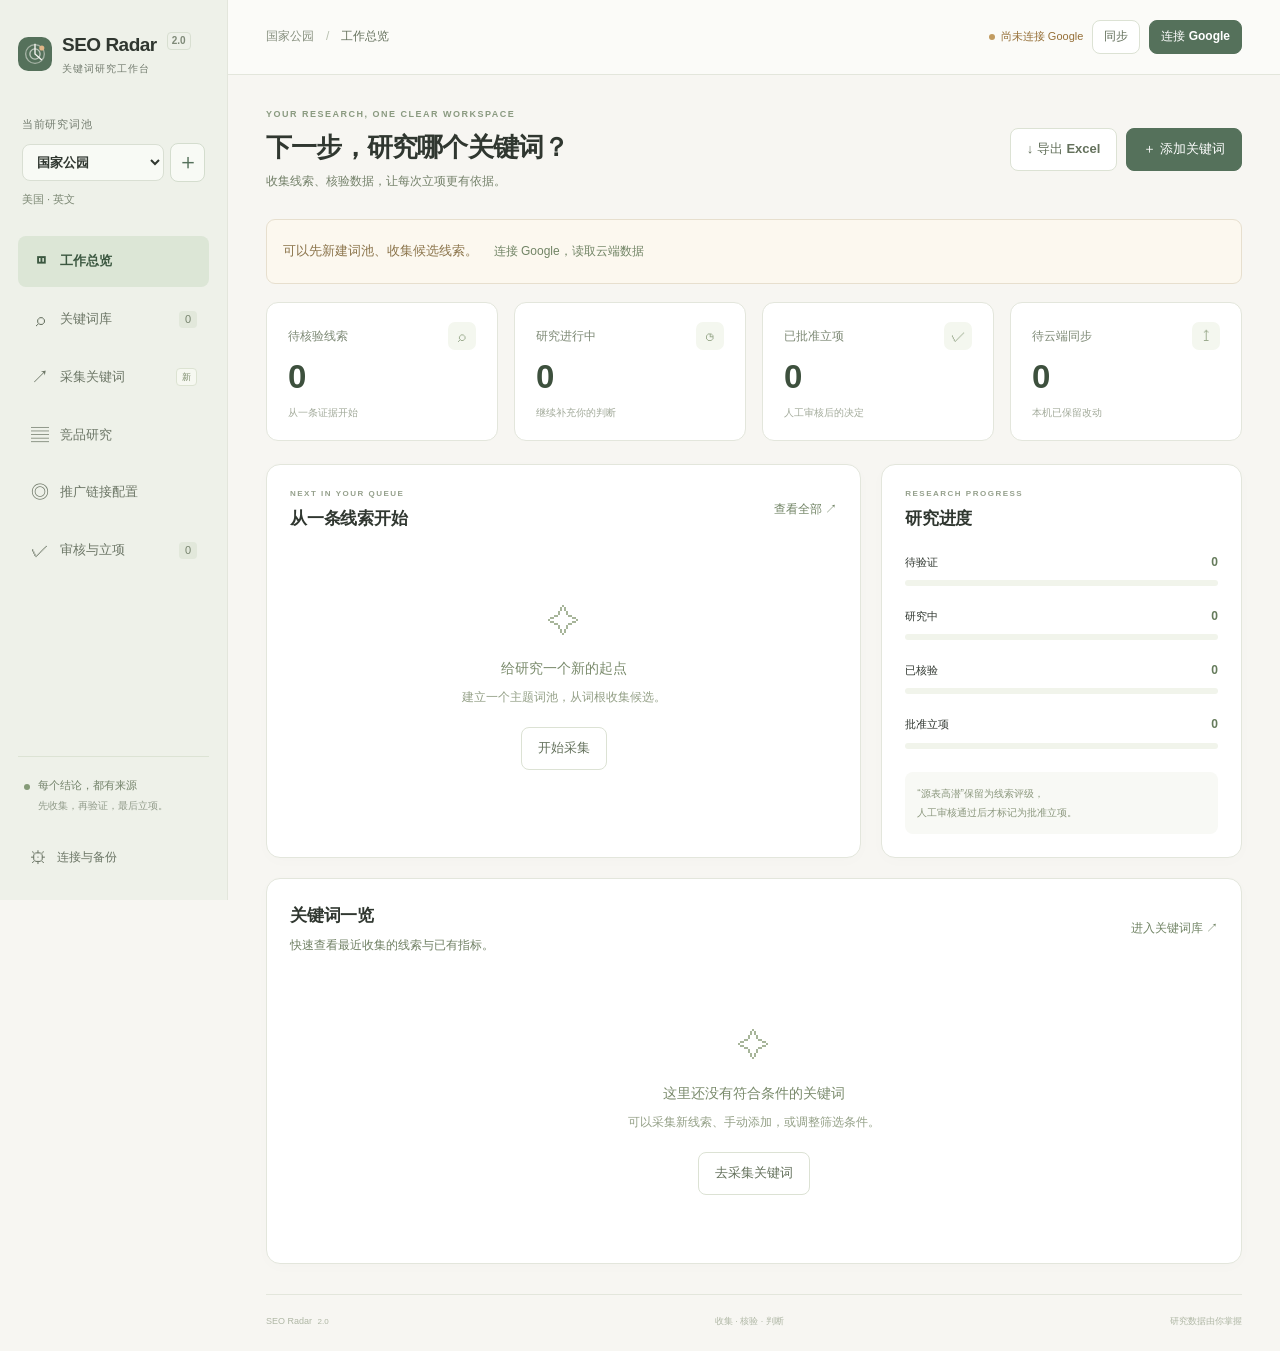
==== commit 122e0824: "feat: expose promotion-link configuration view in Radar UI" ====
--- a/index.html
+++ b/index.html
@@ -1,26 +1,28 @@
 <!doctype html><html lang="zh-CN"><head>
 <meta charset="utf-8"><meta name="viewport" content="width=device-width, initial-scale=1"><meta name="referrer" content="strict-origin-when-cross-origin"><meta name="theme-color" content="#55715b"><title>SEO Radar · 关键词研究工作台</title>
-<link rel="icon" href="./radar.svg" type="image/svg+xml"><link rel="stylesheet" href="./styles.css?v=2">
-<script src="https://accounts.google.com/gsi/client" async defer></script><script src="./radar-core.js?v=2" defer></script><script src="./radar-sheets.js?v=2" defer></script><script src="./xlsx-export.js?v=2" defer></script><script src="./app.js?v=2" defer></script>
+<link rel="icon" href="./radar.svg" type="image/svg+xml"><link rel="stylesheet" href="./styles.css?v=2.2">
+<script src="https://accounts.google.com/gsi/client" async defer></script><script src="./radar-core.js?v=2.1" defer></script><script src="./radar-sheets.js?v=2.1" defer></script><script src="./xlsx-export.js?v=2.1" defer></script><script src="./promo-links.js?v=2.2" defer></script><script src="./app.js?v=2.2" defer></script>
 </head><body><a class="skip" href="#content">跳转到内容</a><div class="app">
 <aside class="sidebar" id="sidebar">
 <a class="brand" href="#overview" aria-label="SEO Radar 工作总览"><img src="./radar.svg" alt="" width="34" height="34"><span>SEO Radar<small>关键词研究工作台</small></span><span class="version">2.0</span></a>
 <div class="pool-picker"><label for="poolSelect">当前研究词池</label><div class="pool-select-row"><select id="poolSelect" aria-label="切换词池"></select><button class="icon-button" id="newPoolBtn" aria-label="新建词池" title="新建词池">＋</button></div><span id="poolMeta" class="pool-meta">美国 · 英文</span></div>
 <button class="mobile-toggle" id="menuBtn" aria-expanded="false" aria-controls="mainNav">浏览工作区 <span>☰</span></button>
-<nav class="nav" id="mainNav" aria-label="工作区导航"><button data-view="overview" class="active"><span class="nav-icon">◫</span>工作总览</button><button data-view="keywords"><span class="nav-icon">⌕</span>关键词库<span class="nav-count" id="keywordCount">0</span></button><button data-view="capture"><span class="nav-icon">↗</span>采集关键词<span class="new-pill">新</span></button><button data-view="competitors"><span class="nav-icon">▤</span>竞品研究</button><button data-view="reviews"><span class="nav-icon">✓</span>审核与立项<span class="nav-count" id="todoNav">0</span></button><button class="mobile-only" data-view="settings"><span class="nav-icon">⚙</span>连接与备份</button></nav>
+<nav class="nav" id="mainNav" aria-label="工作区导航"><button data-view="overview" class="active"><span class="nav-icon">◫</span>工作总览</button><button data-view="keywords"><span class="nav-icon">⌕</span>关键词库<span class="nav-count" id="keywordCount">0</span></button><button data-view="capture"><span class="nav-icon">↗</span>采集关键词<span class="new-pill">新</span></button><button data-view="competitors"><span class="nav-icon">▤</span>竞品研究</button><button data-view="promotions"><span class="nav-icon">◎</span>推广链接配置</button><button data-view="reviews"><span class="nav-icon">✓</span>审核与立项<span class="nav-count" id="todoNav">0</span></button><button class="mobile-only" data-view="settings"><span class="nav-icon">⚙</span>连接与备份</button></nav>
 <div class="sidebar-bottom"><div class="research-note"><span class="tiny-dot"></span><div>每个结论，都有来源<small>先收集，再验证，最后立项。</small></div></div><button class="settings-nav" data-view="settings"><span>⚙</span>连接与备份</button></div>
 </aside><div class="workspace"><header class="topbar"><div class="breadcrumb"><span id="breadcrumbPool">国家公园</span><span class="slash">/</span><strong id="breadcrumbView">工作总览</strong></div><div class="topbar-actions"><span id="status" class="connection waiting" role="status" aria-live="polite">尚未连接</span><button class="button small secondary" id="syncBtn">同步</button><button class="button small" id="connectBtn">连接 Google</button></div></header>
 <main id="content" tabindex="-1"><div class="page-heading"><div><div class="eyebrow" id="pageEyebrow">YOUR RESEARCH, ONE CLEAR WORKSPACE</div><h1 id="pageTitle">下一步，研究哪个关键词？</h1><p id="pageSubtitle">收集线索、核验数据，让每次立项更有依据。</p></div><div class="page-actions"><button class="button secondary" id="exportBtn">↓ 导出 Excel</button><button class="button" id="addBtn">＋ 添加关键词</button></div></div>
 <div id="connectionBanner" class="message" hidden></div><div id="errorBanner" class="message error" role="alert" hidden></div>
 <section id="view-overview" class="view active" aria-label="工作总览"><div class="kpis" id="kpis"></div><div class="overview-grid"><div class="panel queue-panel"><div class="panel-heading"><div><div class="section-kicker">NEXT IN YOUR QUEUE</div><h2>从一条线索开始</h2></div><button class="text-button" data-go="reviews">查看全部 ↗</button></div><div id="nextQueue"></div></div><div class="panel progress-panel"><div class="section-kicker">RESEARCH PROGRESS</div><h2>研究进度</h2><div id="progressBars"></div><div class="soft-note">“源表高潜”保留为线索评级，<br>人工审核通过后才标记为批准立项。</div></div></div><div class="panel"><div class="panel-heading"><div><h2>关键词一览</h2><p class="helper">快速查看最近收集的线索与已有指标。</p></div><button class="text-button" data-go="keywords">进入关键词库 ↗</button></div><div id="overviewTable"></div></div></section>
-<section id="view-keywords" class="view" aria-label="关键词库"><div class="panel"><div class="panel-heading wrap"><div class="segmented" id="keywordTabs" aria-label="关键词分类"><button class="active" data-kind="all">全部 <span id="allTotal">0</span></button><button data-kind="candidate">候选词 <span id="candidateTotal">0</span></button><button data-kind="official">正式词 <span id="officialTotal">0</span></button></div><a id="sourceSheetLink" class="text-link" target="_blank" rel="noopener noreferrer" hidden>打开源表 ↗</a></div><div class="toolbar"><label class="search"><span aria-hidden="true">⌕</span><input id="keywordSearch" placeholder="搜索关键词、词根或备注" aria-label="搜索关键词"></label><select id="keywordState" aria-label="筛选审核状态"><option value="">全部审核状态</option></select><select id="keywordSort" aria-label="排序"><option value="recent">最近收集</option><option value="volume">搜索量从高到低</option><option value="cpc">CPC 从高到低</option><option value="az">关键词 A–Z</option></select></div><div id="keywordTable"></div><div class="table-footer"><span id="resultCount"></span><span>缺失指标显示“—”；待核验的源表值附有标识。</span></div></div></section>
-<section id="view-capture" class="view" aria-label="采集关键词"><div class="capture-layout"><div class="panel capture-form"><div class="section-kicker">DISCOVER YOUR NEXT IDEA</div><h2>输入词根，寻找更多线索</h2><p class="helper">采集 Google 联想建议；搜索量与 CPC 需另行查询或补充。</p><label class="field-label" for="captureSeeds">研究词根 <span>每行一个，最多 5 个</span></label><textarea id="captureSeeds" rows="4" placeholder="power bank&#10;portable charger&#10;laptop power bank"></textarea><div class="label-row"><label class="field-label" for="captureMods">扩展词缀</label><select id="modifierPreset" aria-label="选择词缀预设"><option value="product">产品研究</option><option value="travel">旅行主题</option><option value="letters">字母扩展</option><option value="custom">自定义</option></select></div><textarea id="captureMods" rows="3" placeholder="for travel, for laptop, usb c, review"></textarea><p class="field-help">用逗号或换行分隔，系统也会查询词根本身。每次最多 60 个查询。</p><div class="capture-destination" id="captureDestination"></div><div class="button-row"><button class="button" id="captureBtn">开始采集 ↗</button><button class="button secondary" id="cancelCaptureBtn" hidden>停止采集</button></div></div><div class="panel capture-results"><div class="panel-heading wrap"><div><h2>本次采集结果 <span class="count-pill" id="captureCount">0</span></h2><p class="helper" id="captureSummary">结果会先出现在这里，选中后再保存到候选池。</p></div><button class="button secondary small" id="exportCaptureBtn" disabled>导出本次结果</button></div><div class="capture-progress" id="captureProgress" hidden><progress id="captureProgressBar" max="1" value="0"></progress><span id="captureProgressText" role="status" aria-live="polite"></span></div><div class="capture-status" id="captureStatus" role="status" hidden></div><div class="capture-selection" id="captureSelection" hidden><label><input type="checkbox" id="captureSelectAll" checked> 全选新词</label><button class="button small" id="saveCaptureBtn">保存所选到候选池</button></div><div id="captureTable"><div class="empty-state"><div class="empty-icon">✧</div><h3>下一条好线索，从这里发现</h3><p>填写左侧词根，点击“开始采集”。</p></div></div></div></div></section>
+<section id="view-keywords" class="view" aria-label="关键词库"><div class="panel"><div class="panel-heading wrap"><div class="segmented" id="keywordTabs" aria-label="关键词分类"><button class="active" data-kind="all">全部 <span id="allTotal">0</span></button><button data-kind="candidate">候选词 <span id="candidateTotal">0</span></button><button data-kind="official">正式词 <span id="officialTotal">0</span></button></div><a id="sourceSheetLink" class="text-link" target="_blank" rel="noopener noreferrer" hidden>打开源表 ↗</a></div><div class="toolbar"><label class="search"><span aria-hidden="true">⌕</span><input id="keywordSearch" placeholder="搜索关键词、词根或备注" aria-label="搜索关键词"></label><label class="field-help"><input type="checkbox" id="commercialOnly"> 只看商业初筛通过</label><select id="keywordState" aria-label="筛选审核状态"><option value="">全部审核状态</option></select><select id="keywordSort" aria-label="排序"><option value="recent">最近收集</option><option value="volume">搜索量从高到低</option><option value="cpc">CPC 从高到低</option><option value="az">关键词 A–Z</option></select></div><div id="keywordTable"></div><div class="table-footer"><span id="resultCount"></span><span>缺失指标显示“—”；待核验的源表值附有标识。</span></div></div></section>
+<section id="view-capture" class="view" aria-label="采集关键词"><div class="panel" id="pluginImportPanel"><div class="section-kicker">IMPORT COMPETITOR KEYWORDS</div><h2>粘贴 SiteData / AITDK 数据</h2><p class="helper">粘贴 → 解析预览 → 去重导入 → 商业指标初筛 → 人工核验竞争和趋势。插件指标为估算值，不会自动批准立项。</p><label class="field-label" for="pluginTool">来源工具</label><select id="pluginTool"><option>SiteData</option><option>AITDK</option></select><label class="field-label" for="pluginSource">同行网址（必填）</label><input id="pluginSource" type="url" placeholder="https://example.com"><label class="field-label" for="pluginDate">采集日期（必填）</label><input id="pluginDate" type="date"><label class="field-label" for="pluginRaw">Top Keywords 原文</label><textarea id="pluginRaw" rows="7" maxlength="100000" placeholder="hairstyle ai&#10;Traffic 1.3K Volume 1.1K CPC $0.35 Ads 1&#10;&#10;支持同行/分行标签；制表符表格需保留 Keyword、Traffic、Volume、CPC、Ads 表头。"></textarea><p class="field-help">市场与语言沿用当前词池，请确认与插件筛选一致。没有复制到的指标留空；DR 和趋势保持待核验。</p><div class="button-row"><button class="button secondary" id="pluginParseBtn" type="button">解析预览</button><button class="button" id="pluginImportBtn" type="button" disabled>确认导入所选新词</button></div><p id="pluginSummary" role="status" aria-live="polite"></p><div id="pluginWarnings" class="message" hidden></div><div id="pluginPreview"></div></div><div class="capture-layout"><div class="panel capture-form"><div class="section-kicker">DISCOVER YOUR NEXT IDEA</div><h2>输入词根，寻找更多线索</h2><p class="helper">采集 Google 联想建议；搜索量与 CPC 需另行查询或补充。</p><label class="field-label" for="captureSeeds">研究词根 <span>每行一个，最多 5 个</span></label><textarea id="captureSeeds" rows="4" placeholder="power bank&#10;portable charger&#10;laptop power bank"></textarea><div class="label-row"><label class="field-label" for="captureMods">扩展词缀</label><select id="modifierPreset" aria-label="选择词缀预设"><option value="product">产品研究</option><option value="travel">旅行主题</option><option value="letters">字母扩展</option><option value="custom">自定义</option></select></div><textarea id="captureMods" rows="3" placeholder="for travel, for laptop, usb c, review"></textarea><p class="field-help">用逗号或换行分隔，系统也会查询词根本身。每次最多 60 个查询。</p><div class="capture-destination" id="captureDestination"></div><div class="button-row"><button class="button" id="captureBtn">开始采集 ↗</button><button class="button secondary" id="cancelCaptureBtn" hidden>停止采集</button></div></div><div class="panel capture-results"><div class="panel-heading wrap"><div><h2>本次采集结果 <span class="count-pill" id="captureCount">0</span></h2><p class="helper" id="captureSummary">结果会先出现在这里，选中后再保存到候选池。</p></div><button class="button secondary small" id="exportCaptureBtn" disabled>导出本次结果</button></div><div class="capture-progress" id="captureProgress" hidden><progress id="captureProgressBar" max="1" value="0"></progress><span id="captureProgressText" role="status" aria-live="polite"></span></div><div class="capture-status" id="captureStatus" role="status" hidden></div><div class="capture-selection" id="captureSelection" hidden><label><input type="checkbox" id="captureSelectAll" checked> 全选新词</label><button class="button small" id="saveCaptureBtn">保存所选到候选池</button></div><div id="captureTable"><div class="empty-state"><div class="empty-icon">✧</div><h3>下一条好线索，从这里发现</h3><p>填写左侧词根，点击“开始采集”。</p></div></div></div></div></section>
 <section id="view-competitors" class="view" aria-label="竞品研究"><div class="panel"><div class="panel-heading"><div><h2>同行与参考页面</h2><p class="helper">记录实际页面、可验证的特点与研究备注。</p></div><button class="button secondary small" id="addRivalBtn">＋ 添加竞品</button></div><div id="competitorCards" class="competitor-grid"></div></div></section>
 <section id="view-reviews" class="view" aria-label="审核与立项"><div class="panel"><div class="panel-heading"><div><h2>把线索变成清楚的判断</h2><p class="helper">审核状态独立保存到当前词池；保存后可继续下一条。</p></div><span class="count-pill" id="reviewCount">0</span></div><div class="toolbar"><label class="search"><span aria-hidden="true">⌕</span><input id="reviewSearch" placeholder="搜索待审核关键词" aria-label="搜索待审核关键词"></label><select id="reviewFilter" aria-label="筛选审核队列"><option value="open">待处理</option><option value="">全部状态</option></select></div><div id="reviewTable"></div><div id="conflictList"></div></div></section>
+<section id="view-promotions" class="view" aria-label="推广链接配置"><div id="promoMount"></div></section>
 <section id="view-settings" class="view" aria-label="连接与备份"><div class="settings-layout"><form class="panel" id="settingsForm"><div class="section-kicker">YOUR PRIVATE WORKSPACE</div><h2>Google Sheets 连接</h2><p class="helper">连接已有表格。配置保存在当前浏览器，访问令牌只保存在本次页面内存。</p><label class="field-label" for="oauthClient">Google OAuth Web Client ID</label><input id="oauthClient" placeholder="xxxx.apps.googleusercontent.com" autocomplete="off" required><label class="field-label" for="keywordSheet">关键词表 Spreadsheet ID</label><input id="keywordSheet" placeholder="Google Sheets 网址 /d/ 后的 ID" autocomplete="off" required><label class="field-label" for="competitorSheet">国家公园竞品表 Spreadsheet ID</label><input id="competitorSheet" placeholder="已有独立竞品表的 ID" autocomplete="off" required><p class="field-help">新增词池的关键词、竞品、审核记录会各自建立在关键词表内。</p><div class="button-row"><button type="submit" class="button secondary">保存设置</button><button type="button" class="button" id="connectSettingsBtn">连接 Google 并同步</button></div><details class="help-details"><summary>首次配置说明</summary><p>OAuth 类型为 Web application；授权 JavaScript 来源填写当前网站的 HTTPS 域名，不带路径。在同一项目启用 Google Sheets API，并将自己的账号加入测试用户。</p><p>使用能编辑两份表格的 Google 账号。既有 V1.4 连接配置和本地待同步记录会自动沿用。</p></details></form><div><div class="panel"><h2>同步状态</h2><div id="syncInfo" class="sync-info"></div><button class="button secondary small" id="retryBtn">重新同步当前词池</button></div><div class="panel"><h2>备份与恢复</h2><p class="helper">Excel 用于查看、筛选和分享；JSON 保留本浏览器所有词池与待同步记录。</p><div class="backup-buttons"><button class="button secondary" id="backupBtn">导出 JSON 备份</button><button class="button secondary" id="importBackupBtn">恢复 JSON 备份</button></div><input type="file" id="backupFile" accept=".json,application/json" hidden><p class="field-help">备份包含研究数据，不包含 Google 访问令牌。</p></div><details class="panel help-details"><summary>数据来源与指标说明</summary><p>Google 联想结果是候选线索，不代表搜索量已经验证。当前版本不调用 DataForSEO 或其他付费关键词接口。</p><p>现有源表指标保留原值并标记待核验；新增词的未知数值保持空白。CPC 是广告点击成本，不能当作联盟佣金。</p><p>页面在线且授权有效时每 5 分钟读取当前词池。重新打开页面或授权过期后，需要重新连接 Google。</p></details></div></div></section>
 <footer class="footer"><span>SEO Radar <b>2.0</b></span><span>收集 · 核验 · 判断</span><span id="lastSyncFooter">研究数据由你掌握</span></footer></main></div></div>
 <dialog id="poolDialog"><form id="poolForm"><div class="dialog-heading"><div><div class="section-kicker">A NEW DIRECTION</div><h2>新建研究词池</h2></div><button type="button" class="close-button" data-close aria-label="关闭">×</button></div><div class="dialog-content"><label class="field-label" for="poolName">词池名称</label><input id="poolName" maxlength="50" placeholder="例如：Power Bank — US" required><div class="two-fields"><div><label class="field-label" for="poolCountry">目标国家</label><select id="poolCountry"><option value="US">美国 US</option><option value="GB">英国 GB</option><option value="CA">加拿大 CA</option><option value="AU">澳大利亚 AU</option><option value="DE">德国 DE</option><option value="FR">法国 FR</option><option value="ES">西班牙 ES</option><option value="SG">新加坡 SG</option></select></div><div><label class="field-label" for="poolLanguage">研究语言</label><select id="poolLanguage"><option value="en">英文</option><option value="de">德文</option><option value="fr">法文</option><option value="es">西班牙文</option><option value="zh-CN">中文</option></select></div></div><p class="field-help">词池相互独立。Google 连接后会为新词池创建关键词、竞品和审核工作表；未连接时先保存在本机。</p></div><div class="dialog-footer"><button type="button" class="button secondary" data-close>取消</button><button class="button" type="submit">创建词池</button></div></form></dialog>
 <dialog id="addDialog"><form id="addForm"><div class="dialog-heading"><h2>添加候选关键词</h2><button type="button" class="close-button" data-close aria-label="关闭">×</button></div><div class="dialog-content"><div class="soft-note" id="manualDestination"></div><label class="field-label" for="newWords">关键词 <span>每行一个，最多 100 个</span></label><textarea id="newWords" rows="6" placeholder="power bank for travel&#10;laptop power bank" required></textarea><label class="field-label" for="newSeed">词根（可选）</label><input id="newSeed" placeholder="power bank"><label class="field-label" for="newUrl">来源网址（可选）</label><input id="newUrl" type="url" placeholder="https://example.com/page"><label class="field-label" for="newNote">研究备注（可选）</label><textarea id="newNote" rows="3" placeholder="记录为什么值得研究，以及还需要核验什么。"></textarea></div><div class="dialog-footer"><button type="button" class="button secondary" data-close>取消</button><button class="button" type="submit">保存到候选池</button></div></form></dialog>
-<dialog id="reviewDialog" class="review-drawer"><form id="reviewForm"><div class="dialog-heading"><div><div class="section-kicker" id="reviewPoolLabel">KEYWORD RESEARCH</div><h2 id="reviewWord"></h2></div><button type="button" class="close-button" data-close aria-label="关闭">×</button></div><div class="dialog-content"><div id="reviewContext"></div><div class="message error" id="reviewConflict" hidden></div><label class="field-label" for="reviewState">研究状态</label><select id="reviewState"></select><label class="field-label" for="reviewNote">证据与判断</label><textarea id="reviewNote" rows="7" placeholder="记录搜索意图、实际竞品、差异化机会与变现依据。"></textarea><p class="field-help" id="reviewSaveHint"></p></div><div class="dialog-footer"><button type="submit" class="button secondary">保存并关闭</button><button type="button" class="button" id="saveNextBtn">保存，继续下一条 →</button></div></form></dialog>
+<dialog id="reviewDialog" class="review-drawer"><form id="reviewForm"><div class="dialog-heading"><div><div class="section-kicker" id="reviewPoolLabel">KEYWORD RESEARCH</div><h2 id="reviewWord"></h2></div><button type="button" class="close-button" data-close aria-label="关闭">×</button></div><div class="dialog-content"><div id="reviewContext"></div><div class="message error" id="reviewConflict" hidden></div><label class="field-label" for="reviewState">研究状态</label><select id="reviewState"></select><label class="field-label" for="reviewNote">证据与判断</label><textarea id="reviewNote" rows="7" placeholder="记录前五名竞品网址、最低 DR 及工具/日期；趋势结论、时间范围及证据链接；搜索意图、内容缺口和变现依据。"></textarea><p class="field-help" id="reviewSaveHint"></p></div><div class="dialog-footer"><button type="submit" class="button secondary">保存并关闭</button><button type="button" class="button" id="saveNextBtn">保存，继续下一条 →</button></div></form></dialog>
 <dialog id="rivalDialog"><form id="rivalForm"><div class="dialog-heading"><h2>添加参考竞品</h2><button type="button" class="close-button" data-close aria-label="关闭">×</button></div><div class="dialog-content"><label class="field-label" for="rivalName">名称</label><input id="rivalName" required maxlength="100" placeholder="网站或品牌名称"><label class="field-label" for="rivalUrl">已查看的页面网址</label><input id="rivalUrl" type="url" required placeholder="https://example.com/review"><label class="field-label" for="rivalFeatures">页面特点与研究备注</label><textarea id="rivalFeatures" rows="4" placeholder="只记录实际看到的功能、内容和不足。"></textarea></div><div class="dialog-footer"><button type="button" class="button secondary" data-close>取消</button><button class="button" type="submit">保存竞品</button></div></form></dialog>
 <div id="toast" class="toast" role="status" aria-live="polite" hidden></div></body></html>
+
--- a/styles.css
+++ b/styles.css
@@ -10,3 +10,7 @@
 @media(prefers-reduced-motion:reduce){*{scroll-behavior:auto!important;transition:none!important}dialog::backdrop{backdrop-filter:none}}
 
 .mobile-only{display:none!important}@media(max-width:700px){.mobile-only{display:flex!important}}
+
+
+/* Plugin import stays within the existing workspace on narrow screens. */
+#pluginImportPanel{min-width:0;margin-bottom:24px}#pluginImportPanel>input,#pluginImportPanel>textarea,#pluginImportPanel>select{display:block;width:100%;max-width:100%;padding:10px;border:1px solid var(--line);border-radius:7px;background:#fff;color:var(--ink)}#pluginImportPanel .button-row{flex-wrap:wrap;margin-top:16px}#pluginPreview{min-width:0;max-width:100%;overflow-x:auto}#pluginPreview table{min-width:650px}#pluginWarnings{white-space:pre-wrap;overflow-wrap:anywhere;max-height:180px;overflow-y:auto}#pluginSummary{overflow-wrap:anywhere}
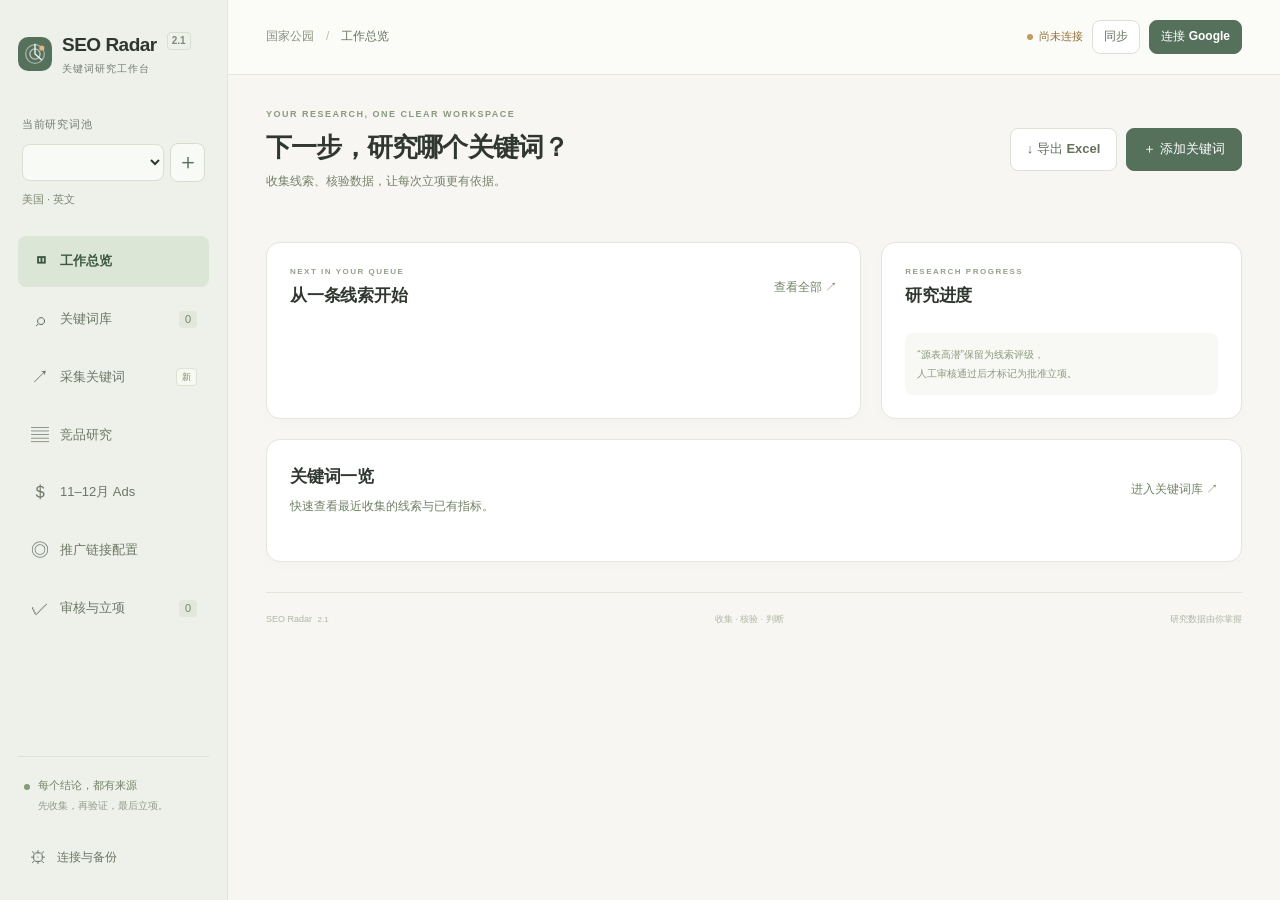
==== commit 94668c50: "Add 11–12 Ads read-only keyword and affiliate UID linkage to existing GitHub Pages radar" ====
--- a/index.html
+++ b/index.html
@@ -1,13 +1,13 @@
 <!doctype html><html lang="zh-CN"><head>
 <meta charset="utf-8"><meta name="viewport" content="width=device-width, initial-scale=1"><meta name="referrer" content="strict-origin-when-cross-origin"><meta name="theme-color" content="#55715b"><title>SEO Radar · 关键词研究工作台</title>
-<link rel="icon" href="./radar.svg" type="image/svg+xml"><link rel="stylesheet" href="./styles.css?v=2.2">
-<script src="https://accounts.google.com/gsi/client" async defer></script><script src="./radar-core.js?v=2.1" defer></script><script src="./radar-sheets.js?v=2.1" defer></script><script src="./xlsx-export.js?v=2.1" defer></script><script src="./promo-links.js?v=2.2" defer></script><script src="./app.js?v=2.2" defer></script>
+<link rel="icon" href="./radar.svg" type="image/svg+xml"><link rel="stylesheet" href="./styles.css?v=2.3">
+<script src="https://accounts.google.com/gsi/client" async defer></script><script src="./radar-core.js?v=2.3" defer></script><script src="./radar-sheets.js?v=2.3" defer></script><script src="./xlsx-export.js?v=2.1" defer></script><script src="./promo-links.js?v=2.2" defer></script><script src="./ads-plan.js?v=2.1" defer></script><script src="./app.js?v=2.3" defer></script>
 </head><body><a class="skip" href="#content">跳转到内容</a><div class="app">
 <aside class="sidebar" id="sidebar">
-<a class="brand" href="#overview" aria-label="SEO Radar 工作总览"><img src="./radar.svg" alt="" width="34" height="34"><span>SEO Radar<small>关键词研究工作台</small></span><span class="version">2.0</span></a>
+<a class="brand" href="#overview" aria-label="SEO Radar 工作总览"><img src="./radar.svg" alt="" width="34" height="34"><span>SEO Radar<small>关键词研究工作台</small></span><span class="version">2.1</span></a>
 <div class="pool-picker"><label for="poolSelect">当前研究词池</label><div class="pool-select-row"><select id="poolSelect" aria-label="切换词池"></select><button class="icon-button" id="newPoolBtn" aria-label="新建词池" title="新建词池">＋</button></div><span id="poolMeta" class="pool-meta">美国 · 英文</span></div>
 <button class="mobile-toggle" id="menuBtn" aria-expanded="false" aria-controls="mainNav">浏览工作区 <span>☰</span></button>
-<nav class="nav" id="mainNav" aria-label="工作区导航"><button data-view="overview" class="active"><span class="nav-icon">◫</span>工作总览</button><button data-view="keywords"><span class="nav-icon">⌕</span>关键词库<span class="nav-count" id="keywordCount">0</span></button><button data-view="capture"><span class="nav-icon">↗</span>采集关键词<span class="new-pill">新</span></button><button data-view="competitors"><span class="nav-icon">▤</span>竞品研究</button><button data-view="promotions"><span class="nav-icon">◎</span>推广链接配置</button><button data-view="reviews"><span class="nav-icon">✓</span>审核与立项<span class="nav-count" id="todoNav">0</span></button><button class="mobile-only" data-view="settings"><span class="nav-icon">⚙</span>连接与备份</button></nav>
+<nav class="nav" id="mainNav" aria-label="工作区导航"><button data-view="overview" class="active"><span class="nav-icon">◫</span>工作总览</button><button data-view="keywords"><span class="nav-icon">⌕</span>关键词库<span class="nav-count" id="keywordCount">0</span></button><button data-view="capture"><span class="nav-icon">↗</span>采集关键词<span class="new-pill">新</span></button><button data-view="competitors"><span class="nav-icon">▤</span>竞品研究</button><button data-view="ads"><span class="nav-icon">＄</span>11–12月 Ads</button><button data-view="promotions"><span class="nav-icon">◎</span>推广链接配置</button><button data-view="reviews"><span class="nav-icon">✓</span>审核与立项<span class="nav-count" id="todoNav">0</span></button><button class="mobile-only" data-view="settings"><span class="nav-icon">⚙</span>连接与备份</button></nav>
 <div class="sidebar-bottom"><div class="research-note"><span class="tiny-dot"></span><div>每个结论，都有来源<small>先收集，再验证，最后立项。</small></div></div><button class="settings-nav" data-view="settings"><span>⚙</span>连接与备份</button></div>
 </aside><div class="workspace"><header class="topbar"><div class="breadcrumb"><span id="breadcrumbPool">国家公园</span><span class="slash">/</span><strong id="breadcrumbView">工作总览</strong></div><div class="topbar-actions"><span id="status" class="connection waiting" role="status" aria-live="polite">尚未连接</span><button class="button small secondary" id="syncBtn">同步</button><button class="button small" id="connectBtn">连接 Google</button></div></header>
 <main id="content" tabindex="-1"><div class="page-heading"><div><div class="eyebrow" id="pageEyebrow">YOUR RESEARCH, ONE CLEAR WORKSPACE</div><h1 id="pageTitle">下一步，研究哪个关键词？</h1><p id="pageSubtitle">收集线索、核验数据，让每次立项更有依据。</p></div><div class="page-actions"><button class="button secondary" id="exportBtn">↓ 导出 Excel</button><button class="button" id="addBtn">＋ 添加关键词</button></div></div>
@@ -17,9 +17,18 @@
 <section id="view-capture" class="view" aria-label="采集关键词"><div class="panel" id="pluginImportPanel"><div class="section-kicker">IMPORT COMPETITOR KEYWORDS</div><h2>粘贴 SiteData / AITDK 数据</h2><p class="helper">粘贴 → 解析预览 → 去重导入 → 商业指标初筛 → 人工核验竞争和趋势。插件指标为估算值，不会自动批准立项。</p><label class="field-label" for="pluginTool">来源工具</label><select id="pluginTool"><option>SiteData</option><option>AITDK</option></select><label class="field-label" for="pluginSource">同行网址（必填）</label><input id="pluginSource" type="url" placeholder="https://example.com"><label class="field-label" for="pluginDate">采集日期（必填）</label><input id="pluginDate" type="date"><label class="field-label" for="pluginRaw">Top Keywords 原文</label><textarea id="pluginRaw" rows="7" maxlength="100000" placeholder="hairstyle ai&#10;Traffic 1.3K Volume 1.1K CPC $0.35 Ads 1&#10;&#10;支持同行/分行标签；制表符表格需保留 Keyword、Traffic、Volume、CPC、Ads 表头。"></textarea><p class="field-help">市场与语言沿用当前词池，请确认与插件筛选一致。没有复制到的指标留空；DR 和趋势保持待核验。</p><div class="button-row"><button class="button secondary" id="pluginParseBtn" type="button">解析预览</button><button class="button" id="pluginImportBtn" type="button" disabled>确认导入所选新词</button></div><p id="pluginSummary" role="status" aria-live="polite"></p><div id="pluginWarnings" class="message" hidden></div><div id="pluginPreview"></div></div><div class="capture-layout"><div class="panel capture-form"><div class="section-kicker">DISCOVER YOUR NEXT IDEA</div><h2>输入词根，寻找更多线索</h2><p class="helper">采集 Google 联想建议；搜索量与 CPC 需另行查询或补充。</p><label class="field-label" for="captureSeeds">研究词根 <span>每行一个，最多 5 个</span></label><textarea id="captureSeeds" rows="4" placeholder="power bank&#10;portable charger&#10;laptop power bank"></textarea><div class="label-row"><label class="field-label" for="captureMods">扩展词缀</label><select id="modifierPreset" aria-label="选择词缀预设"><option value="product">产品研究</option><option value="travel">旅行主题</option><option value="letters">字母扩展</option><option value="custom">自定义</option></select></div><textarea id="captureMods" rows="3" placeholder="for travel, for laptop, usb c, review"></textarea><p class="field-help">用逗号或换行分隔，系统也会查询词根本身。每次最多 60 个查询。</p><div class="capture-destination" id="captureDestination"></div><div class="button-row"><button class="button" id="captureBtn">开始采集 ↗</button><button class="button secondary" id="cancelCaptureBtn" hidden>停止采集</button></div></div><div class="panel capture-results"><div class="panel-heading wrap"><div><h2>本次采集结果 <span class="count-pill" id="captureCount">0</span></h2><p class="helper" id="captureSummary">结果会先出现在这里，选中后再保存到候选池。</p></div><button class="button secondary small" id="exportCaptureBtn" disabled>导出本次结果</button></div><div class="capture-progress" id="captureProgress" hidden><progress id="captureProgressBar" max="1" value="0"></progress><span id="captureProgressText" role="status" aria-live="polite"></span></div><div class="capture-status" id="captureStatus" role="status" hidden></div><div class="capture-selection" id="captureSelection" hidden><label><input type="checkbox" id="captureSelectAll" checked> 全选新词</label><button class="button small" id="saveCaptureBtn">保存所选到候选池</button></div><div id="captureTable"><div class="empty-state"><div class="empty-icon">✧</div><h3>下一条好线索，从这里发现</h3><p>填写左侧词根，点击“开始采集”。</p></div></div></div></div></section>
 <section id="view-competitors" class="view" aria-label="竞品研究"><div class="panel"><div class="panel-heading"><div><h2>同行与参考页面</h2><p class="helper">记录实际页面、可验证的特点与研究备注。</p></div><button class="button secondary small" id="addRivalBtn">＋ 添加竞品</button></div><div id="competitorCards" class="competitor-grid"></div></div></section>
 <section id="view-reviews" class="view" aria-label="审核与立项"><div class="panel"><div class="panel-heading"><div><h2>把线索变成清楚的判断</h2><p class="helper">审核状态独立保存到当前词池；保存后可继续下一条。</p></div><span class="count-pill" id="reviewCount">0</span></div><div class="toolbar"><label class="search"><span aria-hidden="true">⌕</span><input id="reviewSearch" placeholder="搜索待审核关键词" aria-label="搜索待审核关键词"></label><select id="reviewFilter" aria-label="筛选审核队列"><option value="open">待处理</option><option value="">全部状态</option></select></div><div id="reviewTable"></div><div id="conflictList"></div></div></section>
+<section id="view-ads" class="view" aria-label="11–12月 Google Ads 联动"><div class="panel">
+<div class="section-kicker">PAID SEARCH PLANNING · PARKMEMOIR</div>
+<h2>关键词 → 广告状态 → 推广 UID → 联盟链接</h2>
+<p class="helper">只读关联 03_国家公园_正式关键词（A:M）和 06_推广链接配置（A:P）。历史 CPC / Ads* 不是 Keyword Planner 出价；可追踪的链接不等于已获 Google Ads 投放授权。</p>
+<div class="ads-metrics" id="adsMetrics"></div>
+<div class="toolbar ads-toolbar"><input id="adsText" class="search" placeholder="搜索关键词、产品、UID" aria-label="搜索 Ads 关键词"><select id="adsStatus" aria-label="筛选投放状态"><option value="">全部投放状态</option><option>待验证</option><option>SEO优先</option><option>暂停投放</option><option>已上线</option></select><input id="adsCpc" type="number" step="0.05" min="0" placeholder="历史 CPC 上限 $" aria-label="历史 CPC 最大值"><label class="field-help"><input id="adsLinked" type="checkbox"> 仅有 UID</label></div>
+<p class="field-help" id="adsSummary" role="status"></p><div id="adsRows"></div>
+<p class="field-help">源表 Ads*、DR 和 CPC 均应复核采集日期；广告实际点击价格需用 Keyword Planner。UID 只识别产品活动，不能单独证明某个关键词出单。要编辑 UID 或 Ads 状态，请在 03 表更新 L/M 列后点击同步。</p>
+</div></section>
 <section id="view-promotions" class="view" aria-label="推广链接配置"><div id="promoMount"></div></section>
 <section id="view-settings" class="view" aria-label="连接与备份"><div class="settings-layout"><form class="panel" id="settingsForm"><div class="section-kicker">YOUR PRIVATE WORKSPACE</div><h2>Google Sheets 连接</h2><p class="helper">连接已有表格。配置保存在当前浏览器，访问令牌只保存在本次页面内存。</p><label class="field-label" for="oauthClient">Google OAuth Web Client ID</label><input id="oauthClient" placeholder="xxxx.apps.googleusercontent.com" autocomplete="off" required><label class="field-label" for="keywordSheet">关键词表 Spreadsheet ID</label><input id="keywordSheet" placeholder="Google Sheets 网址 /d/ 后的 ID" autocomplete="off" required><label class="field-label" for="competitorSheet">国家公园竞品表 Spreadsheet ID</label><input id="competitorSheet" placeholder="已有独立竞品表的 ID" autocomplete="off" required><p class="field-help">新增词池的关键词、竞品、审核记录会各自建立在关键词表内。</p><div class="button-row"><button type="submit" class="button secondary">保存设置</button><button type="button" class="button" id="connectSettingsBtn">连接 Google 并同步</button></div><details class="help-details"><summary>首次配置说明</summary><p>OAuth 类型为 Web application；授权 JavaScript 来源填写当前网站的 HTTPS 域名，不带路径。在同一项目启用 Google Sheets API，并将自己的账号加入测试用户。</p><p>使用能编辑两份表格的 Google 账号。既有 V1.4 连接配置和本地待同步记录会自动沿用。</p></details></form><div><div class="panel"><h2>同步状态</h2><div id="syncInfo" class="sync-info"></div><button class="button secondary small" id="retryBtn">重新同步当前词池</button></div><div class="panel"><h2>备份与恢复</h2><p class="helper">Excel 用于查看、筛选和分享；JSON 保留本浏览器所有词池与待同步记录。</p><div class="backup-buttons"><button class="button secondary" id="backupBtn">导出 JSON 备份</button><button class="button secondary" id="importBackupBtn">恢复 JSON 备份</button></div><input type="file" id="backupFile" accept=".json,application/json" hidden><p class="field-help">备份包含研究数据，不包含 Google 访问令牌。</p></div><details class="panel help-details"><summary>数据来源与指标说明</summary><p>Google 联想结果是候选线索，不代表搜索量已经验证。当前版本不调用 DataForSEO 或其他付费关键词接口。</p><p>现有源表指标保留原值并标记待核验；新增词的未知数值保持空白。CPC 是广告点击成本，不能当作联盟佣金。</p><p>页面在线且授权有效时每 5 分钟读取当前词池。重新打开页面或授权过期后，需要重新连接 Google。</p></details></div></div></section>
-<footer class="footer"><span>SEO Radar <b>2.0</b></span><span>收集 · 核验 · 判断</span><span id="lastSyncFooter">研究数据由你掌握</span></footer></main></div></div>
+<footer class="footer"><span>SEO Radar <b>2.1</b></span><span>收集 · 核验 · 判断</span><span id="lastSyncFooter">研究数据由你掌握</span></footer></main></div></div>
 <dialog id="poolDialog"><form id="poolForm"><div class="dialog-heading"><div><div class="section-kicker">A NEW DIRECTION</div><h2>新建研究词池</h2></div><button type="button" class="close-button" data-close aria-label="关闭">×</button></div><div class="dialog-content"><label class="field-label" for="poolName">词池名称</label><input id="poolName" maxlength="50" placeholder="例如：Power Bank — US" required><div class="two-fields"><div><label class="field-label" for="poolCountry">目标国家</label><select id="poolCountry"><option value="US">美国 US</option><option value="GB">英国 GB</option><option value="CA">加拿大 CA</option><option value="AU">澳大利亚 AU</option><option value="DE">德国 DE</option><option value="FR">法国 FR</option><option value="ES">西班牙 ES</option><option value="SG">新加坡 SG</option></select></div><div><label class="field-label" for="poolLanguage">研究语言</label><select id="poolLanguage"><option value="en">英文</option><option value="de">德文</option><option value="fr">法文</option><option value="es">西班牙文</option><option value="zh-CN">中文</option></select></div></div><p class="field-help">词池相互独立。Google 连接后会为新词池创建关键词、竞品和审核工作表；未连接时先保存在本机。</p></div><div class="dialog-footer"><button type="button" class="button secondary" data-close>取消</button><button class="button" type="submit">创建词池</button></div></form></dialog>
 <dialog id="addDialog"><form id="addForm"><div class="dialog-heading"><h2>添加候选关键词</h2><button type="button" class="close-button" data-close aria-label="关闭">×</button></div><div class="dialog-content"><div class="soft-note" id="manualDestination"></div><label class="field-label" for="newWords">关键词 <span>每行一个，最多 100 个</span></label><textarea id="newWords" rows="6" placeholder="power bank for travel&#10;laptop power bank" required></textarea><label class="field-label" for="newSeed">词根（可选）</label><input id="newSeed" placeholder="power bank"><label class="field-label" for="newUrl">来源网址（可选）</label><input id="newUrl" type="url" placeholder="https://example.com/page"><label class="field-label" for="newNote">研究备注（可选）</label><textarea id="newNote" rows="3" placeholder="记录为什么值得研究，以及还需要核验什么。"></textarea></div><div class="dialog-footer"><button type="button" class="button secondary" data-close>取消</button><button class="button" type="submit">保存到候选池</button></div></form></dialog>
 <dialog id="reviewDialog" class="review-drawer"><form id="reviewForm"><div class="dialog-heading"><div><div class="section-kicker" id="reviewPoolLabel">KEYWORD RESEARCH</div><h2 id="reviewWord"></h2></div><button type="button" class="close-button" data-close aria-label="关闭">×</button></div><div class="dialog-content"><div id="reviewContext"></div><div class="message error" id="reviewConflict" hidden></div><label class="field-label" for="reviewState">研究状态</label><select id="reviewState"></select><label class="field-label" for="reviewNote">证据与判断</label><textarea id="reviewNote" rows="7" placeholder="记录前五名竞品网址、最低 DR 及工具/日期；趋势结论、时间范围及证据链接；搜索意图、内容缺口和变现依据。"></textarea><p class="field-help" id="reviewSaveHint"></p></div><div class="dialog-footer"><button type="submit" class="button secondary">保存并关闭</button><button type="button" class="button" id="saveNextBtn">保存，继续下一条 →</button></div></form></dialog>
--- a/styles.css
+++ b/styles.css
@@ -14,3 +14,21 @@
 
 /* Plugin import stays within the existing workspace on narrow screens. */
 #pluginImportPanel{min-width:0;margin-bottom:24px}#pluginImportPanel>input,#pluginImportPanel>textarea,#pluginImportPanel>select{display:block;width:100%;max-width:100%;padding:10px;border:1px solid var(--line);border-radius:7px;background:#fff;color:var(--ink)}#pluginImportPanel .button-row{flex-wrap:wrap;margin-top:16px}#pluginPreview{min-width:0;max-width:100%;overflow-x:auto}#pluginPreview table{min-width:650px}#pluginWarnings{white-space:pre-wrap;overflow-wrap:anywhere;max-height:180px;overflow-y:auto}#pluginSummary{overflow-wrap:anywhere}
+
+/* Affiliate promotion configuration: no table overflow on mobile. */
+#promoMount{display:grid;gap:20px}
+.promo-table-wrap{max-width:100%;overflow-x:auto;margin-top:14px}
+.promo-table{width:100%;min-width:780px;border-collapse:collapse;font-size:13px;text-align:left}
+.promo-table th{background:#f5f7f2;color:#40594a;font-size:12px;padding:12px 10px}
+.promo-table td{border-top:1px solid var(--line);padding:12px 10px;vertical-align:top}
+.promo-table small{display:block;color:var(--muted);font-size:11px;line-height:1.5;margin-top:5px;overflow-wrap:anywhere}
+.promo-status{font-size:12px;font-weight:600;color:#3f644b}
+.promo-grid{display:grid;grid-template-columns:repeat(2,minmax(0,1fr));gap:12px 18px;margin:16px 0}
+.promo-grid .field-label{display:block;margin-bottom:4px}
+.promo-grid input,.promo-grid select,.promo-form textarea{width:100%;min-width:0;max-width:100%;padding:10px;border:1px solid var(--line);border-radius:8px;background:#fff;color:var(--ink)}
+.promo-form>.field-label{display:block;margin-top:10px;margin-bottom:5px}
+.promo-form .button-row{display:flex;flex-wrap:wrap;margin-top:14px;gap:10px}
+.promo-form input:read-only{background:#f5f7f2;color:#5c665d}
+@media(max-width:700px){.promo-grid{grid-template-columns:1fr}.promo-table{min-width:700px}}
+
+.ads-metrics{display:grid;grid-template-columns:repeat(4,minmax(0,1fr));gap:12px;margin:16px 0}.ads-metric{background:#f6f9f5;padding:13px;border:1px solid #dce6da;border-radius:10px}.ads-metric small{display:block;color:#65766a}.ads-metric strong{font-size:1.5rem}.ads-toolbar{display:flex;gap:10px;align-items:center;flex-wrap:wrap}.ads-toolbar>*{min-width:140px;max-width:100%}.ads-toolbar .search{flex:1}.ads-toolbar input[type=number],.ads-toolbar select{min-height:39px;border:1px solid #d0dbcf;border-radius:9px;padding:8px;background:#fff}.ads-table{min-width:980px}.ads-uid{overflow-wrap:anywhere;max-width:170px;font-size:.85rem}#adsRows .keyword-sub{display:block;margin-top:6px}@media(max-width:700px){.ads-metrics{grid-template-columns:repeat(2,minmax(0,1fr))}.ads-toolbar .search{min-width:100%}}
